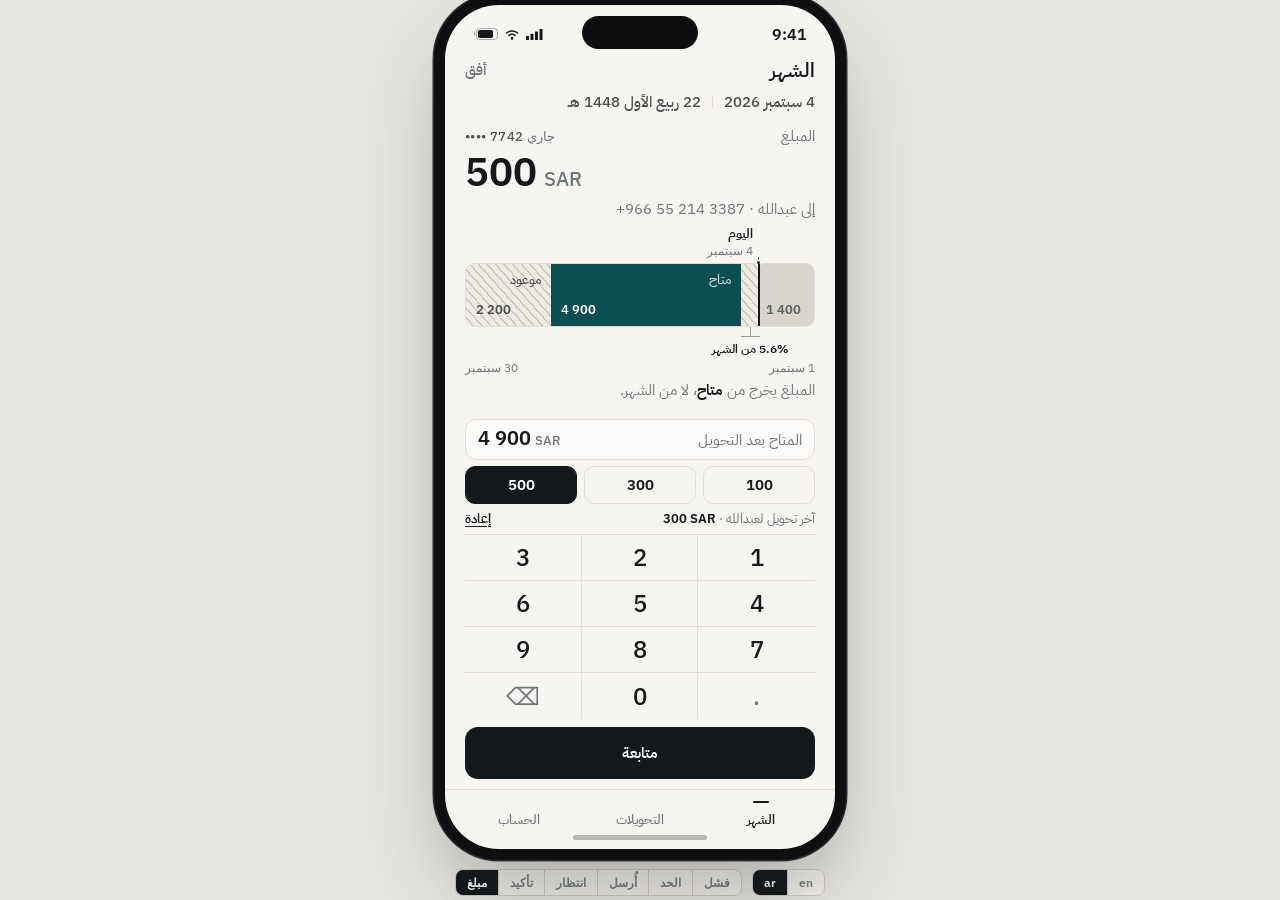
==== transfer.html @ 0aff824a "Add files via upload" ====
<!DOCTYPE html>
<html lang="ar">
<head>
<meta charset="UTF-8" />
<meta name="viewport" content="width=device-width, initial-scale=1.0" />
<title>أفق — تحويل</title>
<link rel="preconnect" href="https://fonts.googleapis.com" />
<link rel="preconnect" href="https://fonts.gstatic.com" crossorigin />
<link href="https://fonts.googleapis.com/css2?family=IBM+Plex+Sans+Arabic:wght@400;500;600;700&family=IBM+Plex+Sans:wght@400;500;600;700&display=swap" rel="stylesheet" />
<style>
  :root{--paper:#F7F5F1;--ink:#14181A;--muted:#6E7679;--avail:#0B4F55;--line:#E2DED7;--clay:#9C4A2F;--spent:#D8D5CF;--promised:#EFEBE4}
  *{margin:0;padding:0;box-sizing:border-box}
  html,body{height:100%}
  body{font-family:'IBM Plex Sans Arabic','IBM Plex Sans',sans-serif;letter-spacing:0;-webkit-font-smoothing:antialiased;background:#E8E6E1;display:flex;align-items:center;justify-content:center;gap:20px;flex-direction:column;overflow:hidden}
  button{font-family:inherit;letter-spacing:0;cursor:pointer}
  .num{font-family:'IBM Plex Sans','IBM Plex Sans Arabic',sans-serif;font-variant-numeric:tabular-nums lining-nums;font-feature-settings:"tnum" 1,"lnum" 1}
  .ltr{direction:ltr;unicode-bidi:isolate}

  .frame{width:390px;height:844px;border-radius:54px;background:var(--paper);color:var(--ink);position:relative;overflow:hidden;display:flex;flex-direction:column;box-shadow:0 0 0 11px #0d0f11,0 0 0 12.5px #2b2f31,0 40px 80px rgba(30,34,40,.30)}
  .frame[dir=ltr]{font-family:'IBM Plex Sans','IBM Plex Sans Arabic',sans-serif}
  .island{position:absolute;top:11px;left:50%;transform:translateX(-50%);width:116px;height:33px;border-radius:20px;background:#0b0d0e;z-index:30}
  .status{display:flex;align-items:center;justify-content:space-between;padding:15px 28px 0;flex-shrink:0;height:44px}
  .status .t{font-family:'IBM Plex Sans',sans-serif;font-size:15.5px;font-weight:600;font-variant-numeric:tabular-nums}
  .status .ic{display:flex;align-items:center;gap:6px}
  .home{position:absolute;bottom:9px;left:50%;transform:translateX(-50%);width:134px;height:5px;border-radius:99px;background:rgba(20,24,26,.28);z-index:25}
  .body{flex:1;display:flex;flex-direction:column;padding:4px 20px 10px;min-height:0}

  .head{display:flex;align-items:center;justify-content:space-between;padding-top:2px}
  .h-title{font-size:20px;font-weight:600}
  .h-mark{font-size:15px;font-weight:500;color:var(--muted)}
  .dates{display:flex;align-items:center;gap:11px;margin-top:6px}
  .dates span{font-size:15px;font-weight:500;color:rgba(20,24,26,.74)}
  .dates i{width:1px;height:12px;background:var(--line);display:block}

  .hero{margin-top:12px}
  .hero-top{display:flex;align-items:baseline;justify-content:space-between;gap:12px}
  .hero-l{font-size:15px;color:var(--muted)}
  .acct{font-family:'IBM Plex Sans',sans-serif;font-size:13px;font-weight:500;color:var(--muted);white-space:nowrap}
  .acct b{font-weight:500;color:rgba(20,24,26,.72);letter-spacing:.4px}
  .hero-amt{display:flex;align-items:baseline;gap:7px;margin-top:4px}
  .hero-amt .v{font-size:40px;font-weight:600;line-height:1.02}
  .hero-amt .c{font-size:20px;font-weight:500;color:var(--muted)}
  .hero-sub{font-size:15px;color:var(--muted);margin-top:4px;min-height:17px}

  /* horizon */
  .horizon{margin-top:9px;position:relative}
  .flagrow{display:flex;min-height:34px;position:relative;z-index:2}
  .flagcell{width:15.5556%;position:relative;transition:width .42s cubic-bezier(.22,.61,.36,1)}
  .flag{position:absolute;inset-inline-start:100%;bottom:0;white-space:nowrap;padding-inline-start:8px;padding-bottom:5px;display:flex;flex-direction:column;gap:0;align-items:flex-start}
  /* position mark: a 3px dot straddling the bar's top edge with a 6px hairline
     tether up to the label — points at an instant, does not measure an extent.
     Both are absolute, so the flag row's reserved 34px is unchanged. */
  .flag::before{content:'';position:absolute;inset-inline-start:1.3px;bottom:2px;width:1px;height:4px;background:var(--ink)}
  .flag::after{content:'';position:absolute;inset-inline-start:0.3px;bottom:-1.5px;width:3px;height:3px;border-radius:50%;background:var(--ink);box-shadow:0 0 0 1.5px var(--paper)}
  .flag b{font-size:13px;font-weight:600}
  .flag em{font-family:'IBM Plex Sans',sans-serif;font-style:normal;font-size:12px;color:var(--muted)}
  .bar{display:flex;height:64px;border-radius:9px;overflow:hidden;position:relative;border:1px solid var(--line)}
  .seg{display:flex;flex-direction:column;justify-content:space-between;padding:8px 10px;position:relative;overflow:hidden;transition:width .42s cubic-bezier(.22,.61,.36,1),background-color .42s ease}
  .seg .w{font-size:13px;font-weight:500;white-space:nowrap}
  .seg .a{font-size:13px;font-weight:600;white-space:nowrap}
  .s-spent{background:var(--spent);color:rgba(20,24,26,.62);padding-inline:6px}
  .s-spent .a{font-size:13px}
  /* the wedge never shrinks below 12px: under ~1 000 SAR the true share of the
     month is thinner than a hairline, so the floor keeps the mechanic visible.
     Below the floor the width is a minimum, not a proportion. */
  .s-wedge{background:var(--promised);color:rgba(20,24,26,.74);background-image:repeating-linear-gradient(48deg,transparent 0 5px,rgba(20,24,26,.17) 5px 6.4px);padding:8px 6px;min-width:12px;flex-shrink:0}
  .s-wedge.merged{background:var(--spent);background-image:none;min-width:0;padding-inline:0}
  /* the floor is a floor for a real slice only; at zero it must release,
     or a sliver survives the rollback and steals width from Available */
  .s-wedge.gone{min-width:0;padding-inline:0}
  .s-free{background:var(--avail);color:#fff}
  .s-free .w{color:rgba(255,255,255,.82)}
  .s-free .a{font-size:13px;font-weight:600}
  /* the label's line box is normalised to the sum's, so the gap between them
     does not depend on the script's natural leading */
  .seg .w{line-height:16.7px}
  /* narrow but not blind: the label goes, the sum stays */
  .seg.mute .w,.seg.mute .a{display:none}
  .seg.amt-only .w{display:none}
  .seg.amt-only{justify-content:flex-end}
  /* the limit inside the wedge — divider material, not a state colour.
     1px solid like a list rule; ink at half strength so it survives the hatch.
     The seam is 2px full ink (time); this is 1px half ink (rule). */
  .limitline{position:absolute;top:0;bottom:0;width:1px;background:rgba(20,24,26,.62);z-index:3;display:none}
  .limitline.on{display:block}
  .s-prom{background:var(--promised);color:rgba(20,24,26,.72);background-image:repeating-linear-gradient(48deg,transparent 0 5px,rgba(20,24,26,.17) 5px 6.4px)}
  .seam{position:absolute;top:0;bottom:0;width:2px;background:var(--ink);z-index:4;transition:right .42s cubic-bezier(.22,.61,.36,1),left .42s cubic-bezier(.22,.61,.36,1)}
  /* leader + label for a slice too thin to be labelled inside */
  .callrow{position:relative;height:0}
  /* reserved for the whole typing step so crossing the label threshold
     never changes the horizon's geometry; only the label fades */
  /* Reserved only while a callout is actually possible; when the wedge is wide
     enough to label itself the row folds away over the same duration and curve
     as the segment widths, so the collapse reads as part of one movement. */
  .callrow.reserve{height:30px}
  .callrow{transition:height .42s cubic-bezier(.22,.61,.36,1)}
  .call{position:absolute;top:0;display:flex;flex-direction:column;align-items:center;gap:0;opacity:0;transition:opacity .16s ease;pointer-events:none;width:var(--cw,12px)}
  .callrow.on .call{opacity:1}
  .callrow:not(.on) .call{display:none}
  /* dimension annotation: hairline drop + an extent rule as wide as the wedge,
     so the label reads as a measure of the slice, not as loose text */
  .call i{width:1px;height:9px;background:rgba(20,24,26,.42);display:block}
  .call u{display:block;height:1px;background:rgba(20,24,26,.42);width:100%}
  .call span{position:relative}
  .call span{font-size:12px;font-weight:600;color:var(--ink);white-space:nowrap;margin-top:3px}

  .scale{display:flex;justify-content:space-between;margin-top:3px}
  .scale span{font-family:'IBM Plex Sans',sans-serif;font-size:12px;color:var(--muted);white-space:nowrap;flex-shrink:0}
  .note{font-size:15px;color:var(--muted);margin-top:5px;min-height:16px;line-height:1.4}
  /* on the failure step the heading below answers "where is my money" directly,
     so the explanatory line above the horizon would only say it twice */
  .note:empty{display:none}
  .note b{font-weight:600;color:var(--ink)}

  /* zone under the horizon — one rule for all four steps:
     content is anchored to the bottom, so every step's action lands
     at the same distance from the nav and the air sits under the horizon */
  .zone{flex:1;min-height:0;display:flex;flex-direction:column;justify-content:flex-end;margin-top:0}

  /* entry aids (step 0) */
  .after{display:flex;align-items:baseline;justify-content:space-between;padding:8px 12px;border:1px solid var(--line);border-radius:11px;background:#FCFBF9;transition:border-color .16s,background .16s}
  .after.over{border-color:var(--clay);background:#FBF4F1}
  .after-l{font-size:15px;color:var(--muted)}
  .after-v{font-size:20px;font-weight:600;line-height:1}
  .after-v .cu{font-size:13px;font-weight:500;color:var(--muted);margin-inline-start:4px}
  .after.over .after-l,.after.over .after-v,.after.over .after-v .cu{color:var(--clay)}
  .quick{display:flex;gap:7px;margin-top:6px}
  .quick button{flex:1;border:1px solid var(--line);border-radius:10px;background:none;padding:7px 0;font-size:15px;font-weight:600;color:var(--ink);transition:border-color .14s,background .14s}
  .quick button:hover{border-color:#C8C3B9}
  .quick button.on{background:var(--ink);color:#fff;border-color:var(--ink)}
  .last{display:flex;align-items:center;gap:7px;margin-top:5px;font-size:13px;color:var(--muted)}
  .last b{font-weight:600;color:var(--ink)}
  .last button{background:none;border:none;font-size:13px;font-weight:600;color:var(--ink);text-decoration:underline;text-underline-offset:3px;margin-inline-start:auto}

  /* keypad — hairline grid only */
  .pad{margin-top:6px;display:grid;grid-template-columns:repeat(3,1fr);border-top:1px solid var(--line)}
  .k{height:46px;display:flex;align-items:center;justify-content:center;background:none;border:none;border-bottom:1px solid var(--line);color:var(--ink);font-family:'IBM Plex Sans',sans-serif;font-size:24px;font-weight:500;font-variant-numeric:tabular-nums;transition:background-color .12s ease}
  .k:not(:nth-child(3n+1)){border-inline-start:1px solid var(--line)}
  .k:nth-last-child(-n+3){border-bottom:none}
  .k:active{background:rgba(20,24,26,.06)}
  .k.gl{color:var(--muted)}

  /* rows (recipient / route) — same hairline language as the lists */
  .rows{display:flex;flex-direction:column}
  .row{display:flex;align-items:center;gap:11px;padding:11px 0;border-bottom:1px solid var(--line)}
  .row:last-child{border-bottom:none}
  .row-l{font-size:13px;color:var(--muted);min-width:62px}
  .row-v{font-size:15px;font-weight:500;margin-inline-start:auto;text-align:end}
  .row.lead .row-v{font-size:20px;font-weight:600}
  .row-check{font-size:13px;color:var(--muted);margin-inline-start:auto}

  .mark{width:3px;flex-shrink:0;border-radius:2px}
  .mark.done{height:10px;background:var(--ink)}
  .mark.now{height:24px;background:var(--ink)}
  .mark.next{height:24px;background:var(--line)}
  .step-n{font-size:15px;font-weight:500}
  .step-n.done{color:var(--muted)}
  .step-n.now{color:var(--ink);font-weight:600}
  .step-n.next{color:rgba(110,118,121,.6)}

  .result{font-size:20px;font-weight:600;padding:14px 0 4px}
  .result-sub{font-size:15px;color:var(--muted);margin-bottom:6px;line-height:1.45}

  .act{margin-top:8px;height:52px;flex:0 0 52px;border-radius:13px;background:var(--ink);color:#fff;border:none;font-size:15px;font-weight:600;display:flex;align-items:center;justify-content:center;gap:10px;transition:background .16s ease}
  .act:hover{background:#20262a}
  .act.ghost{background:none;color:var(--muted);border:1px solid var(--line);font-weight:500}
  .act.ghost:hover{background:rgba(20,24,26,.03)}
  /* leaving the transfer: ghost chrome + the departure glyph */
  .act.leave{background:none;color:var(--ink);border:1px solid var(--line);font-weight:600;margin-top:8px}
  .act.leave:hover{background:rgba(20,24,26,.03)}
  .act.leave svg{flex-shrink:0}
  .act.bare{background:none;border:none;color:var(--muted);font-weight:500;height:40px;flex:0 0 40px;margin-top:2px;text-decoration:underline;text-underline-offset:3px}
  .act.bare:hover{background:none;color:var(--ink)}
  .lim-h{font-size:20px;font-weight:600;line-height:1.3;margin-bottom:5px}
  .lim-p{font-size:15px;color:var(--muted);line-height:1.5;margin-bottom:4px}
  /* the zone anchors content to the bottom for every step; this absorbs the
     slack after the explanation so the heading stays at the top on Limit */
  .lim-rows{margin-bottom:auto}
  .lim-p b{font-weight:600;color:var(--ink)}
  .sending{margin-top:12px;height:52px;flex:0 0 52px;display:flex;align-items:center;justify-content:center;font-size:15px;font-weight:500;color:var(--muted)}

  .nav{flex-shrink:0;display:flex;border-top:1px solid var(--line);padding:0 14px 20px}
  .tab{flex:1;background:none;border:none;padding:11px 2px 0;display:flex;flex-direction:column;align-items:center;gap:7px;font-size:13px;font-weight:500;color:var(--muted)}
  .tab .rule{width:16px;height:2px;border-radius:2px;background:transparent}
  .tab.on{color:var(--ink);font-weight:600}
  .tab.on .rule{background:var(--ink)}

  /* controls outside the frame */
  .ctl{display:flex;gap:10px;align-items:center}
  .steps,.lang{display:flex;border:1px solid #CFCAC2;border-radius:8px;overflow:hidden;background:#F1EFEA}
  .lang{direction:ltr}
  .steps button,.lang button{border:none;background:none;padding:5px 11px;font-family:'IBM Plex Sans',sans-serif;font-size:11.5px;font-weight:600;color:#767E7D}
  .steps button+button,.lang button+button{border-inline-start:1px solid #CFCAC2}
  .steps button.on,.lang button.on{background:var(--ink);color:#fff}
</style>
</head>
<body>
  <div class="frame" dir="rtl" id="frame">
    <div class="island"></div>
    <div class="status" id="status"></div>
    <div class="body">
      <div class="head">
        <h1 class="h-title" id="t-title"></h1>
        <span class="h-mark" id="t-mark"></span>
      </div>
      <div class="dates">
        <span class="num" id="t-dg"></span>
        <i></i>
        <span class="num" id="t-dh"></span>
      </div>

      <div class="hero">
        <div class="hero-top">
          <div class="hero-l" id="t-hl"></div>
          <div class="acct" id="t-acct"></div>
        </div>
        <div class="hero-amt ltr"><span class="v num" id="t-hv"></span><span class="c">SAR</span></div>
        <div class="hero-sub" id="t-hs"></div>
      </div>

      <div class="horizon">
        <div class="flagrow">
          <div class="flagcell" id="flagcell">
            <div class="flag"><b id="t-today"></b><em class="num" id="t-todayd"></em></div>
          </div>
        </div>
        <div class="bar">
          <div class="seg s-spent" id="g-spent"><span class="w" id="t-s1"></span><span class="a num ltr" id="v-spent"></span></div>
          <div class="seg s-wedge" id="g-wedge"><span class="w" id="t-sw"></span><span class="a num ltr" id="v-wedge"></span><span class="limitline" id="limitline"></span></div>
          <div class="seg s-free" id="g-free"><span class="w" id="t-s2"></span><span class="a num ltr" id="v-free"></span></div>
          <div class="seg s-prom" id="g-prom"><span class="w" id="t-s3"></span><span class="a num ltr">2 200</span></div>
          <div class="seam" id="seam"></div>
        </div>
        <div class="callrow" id="callrow"><div class="call" id="call"><i></i><u></u><span id="t-call"></span></div></div>
        <div class="scale">
          <span class="num" id="t-m1"></span>
          <span class="num" id="t-m2"></span>
        </div>
        <div class="note" id="note"></div>
      </div>

      <div class="zone" id="zone"></div>
    </div>
    <div class="nav" id="nav"></div>
    <div class="home"></div>
  </div>

  <div class="ctl">
    <div class="steps" id="steps"></div>
    <div class="lang">
      <button data-l="ar" class="on">ar</button>
      <button data-l="en">en</button>
    </div>
  </div>

<script>
  var TOTAL=9000,SPENT=1400,FREE=5400,PROM=2200;

  /* Recipients live here, not in the link: Month hands over a key only, so no
     name or phone number ever appears in the address bar. */
  var PEOPLE={
    abdullah:{ar:'عبدالله',en:'Abdullah',ini:{ar:'ع',en:'A'},tel:'+966 55 214 3387',g:'m'},
    noura:{ar:'نورة',en:'Noura',ini:{ar:'ن',en:'N'},tel:'+966 50 883 1204',g:'f'},
    faisal:{ar:'فيصل',en:'Faisal',ini:{ar:'ف',en:'F'},tel:'+966 54 671 9350',g:'m'}
  };
  var QP=new URLSearchParams(location.search);
  var REC=PEOPLE[QP.get('r')]||PEOPLE.abdullah;
  var PHONE=REC.tel;
  /* Arabic agrees the beneficiary complement and the imperative suffix with
     the recipient's gender; the route and result verbs agree with المبلغ. */
  var FEM=REC.g==='f';
  var BENE=FEM?'مستفيدةً':'مستفيداً';
  var ACTIVATE=FEM?'وفعّلها':'وفعّله';
  var PRON=FEM?'her':'him';
  var startLang=(QP.get('lang')==='en')?'en':'ar';
  function N(k){return REC[k]}

  var LASTAMT=300,QUICK=[100,300,500];
  var LABEL_MIN=52; /* px a segment needs before its label fits inside */
  var SEG_PAD=20,SPENT_PAD=12,AMT_MIN=36;
  var LIMIT=2500;   /* sarie: quick transfer without an added beneficiary */
  var L={
    ar:{dir:'rtl',title:'الشهر',mark:'أفق',dg:'4 سبتمبر 2026',dh:'22 ربيع الأول 1448 هـ',
      acct:'جاري <b class="ltr">•••• 7742</b>',
      availL:'المتاح الآن',amountL:'المبلغ',
      monthSub:['من إجمالي ',' في الشهر'],
      toSub:'إلى ',
      s:['مصروف','متاح','موعود'],wedge:'محجوز',
      today:'اليوم',todayd:'4 سبتمبر',m1:'1 سبتمبر',m2:'30 سبتمبر',
      notes:{
        amount:'المبلغ يخرج من <b>متاح</b>، لا من الشهر.',
        fail:'',
        confirm:'راجع الاسم قبل الإرسال. المبلغ محجوز ولم يُرسل بعد.',
        wait:'المبلغ ثابت عند حد اليوم حتى يصل.',
        sent:'اندمج المبلغ في <b>مصروف</b>، وتحرّك حد اليوم.',
        limit:'الخط داخل المبلغ هو حد التحويل السريع — <b class="num ltr">2 500 SAR</b>.'
      },
      rec:'المستلم',phone:'الجوال',amt:'المبلغ',
      afterL:'المتاح بعد التحويل',afterOver:'أكبر من المتاح',
      call:function(p){return p+'% من الشهر'},
      lastL:function(a){return 'آخر تحويل ل'+REC.ar+' · <b class="num ltr">'+a+' SAR</b>'},reuse:'إعادة',
      name:REC.ar,
      route:['خُصم من الحساب','شبكة سريع','وصل إلى '+REC.ar],
      sendBtn:'إرسال ',sending:'جارٍ الإرسال',
      resultW:'أُرسل ',resultSub:'وصل إلى '+REC.ar+' · <span class="num ltr">'+PHONE+'</span>',
      back:'العودة إلى الشهر',
      contBtn:'متابعة',nowW:'الآن',
      limH:'المبلغ أعلى من حد التحويل السريع',
      limP:'في شبكة <b>سريع</b>، التحويل بدون إضافة المستفيد محدود. لإرسال المبلغ كاملاً، أضِف '+REC.ar+' '+BENE+' '+ACTIVATE+'.',
      limRow:'حد التحويل السريع',
      addBene:'إضافة '+REC.ar+' '+BENE,
      editAmt:'العودة لتعديل المبلغ',
      failH:'المبلغ بقي معك',
      failP:'لم يكتمل التحويل عبر <b>سريع</b>. حسابك كما هو.',
      retry:'إعادة المحاولة',changeAmt:'تغيير المبلغ',
      tabs:['الشهر','التحويلات','الحساب'],
      stepNames:['مبلغ','تأكيد','انتظار','أُرسل','الحد','فشل']},
    en:{dir:'ltr',title:'Month',mark:'Ufuq',dg:'4 September 2026',dh:'22 Rabi I 1448 AH',
      acct:'Current <b class="ltr">•••• 7742</b>',
      availL:'Available now',amountL:'Amount',
      monthSub:['of ',' this month'],
      toSub:'to ',
      s:['Spent','Available','Promised'],wedge:'Held',
      today:'Today',todayd:'4 September',m1:'1 September',m2:'30 September',
      notes:{
        amount:'Taken from <b>Available</b>, not from the month.',
        fail:'',
        confirm:'Check the name before sending. The amount is held, not sent.',
        wait:'The amount stays fixed at today\'s line until it lands.',
        sent:'The amount merged into <b>Spent</b>, and today\'s line moved.',
        limit:'The line inside the amount is the quick transfer limit — <b class="num ltr">2 500 SAR</b>.'
      },
      rec:'Recipient',phone:'Phone',amt:'Amount',
      afterL:'Available after transfer',afterOver:'More than available',
      call:function(p){return p+'% of month'},
      lastL:function(a){return 'Last to '+REC.en+' · <b class="num ltr">'+a+' SAR</b>'},reuse:'Reuse',
      name:REC.en,
      route:['Debited from account','sarie network','Delivered to '+REC.en],
      sendBtn:'Send ',sending:'Sending',
      resultW:'Sent ',resultSub:'Delivered to '+REC.en+' · <span class="num ltr">'+PHONE+'</span>',
      back:'Back to Month',
      contBtn:'Continue',nowW:'now',
      limH:'This is above the quick transfer limit',
      limP:'On the <b>sarie</b> network, transfers without adding the recipient are capped. To send the full amount, add '+REC.en+' as a beneficiary and activate '+PRON+'.',
      limRow:'Quick transfer limit',
      addBene:'Add '+REC.en+' as beneficiary',
      editAmt:'Back to edit the amount',
      failH:'The money stayed with you',
      failP:'The transfer through <b>sarie</b> didn\'t complete. Your account is unchanged.',
      retry:'Try again',changeAmt:'Change amount',
      tabs:['Month','Transfers','Account'],
      stepNames:['Amount','Confirm','Waiting','Sent','Limit','Failed']}
  };

  var ICONS='<svg width="18" height="11" viewBox="0 0 18 11"><rect x="0" y="7" width="3" height="4" rx=".6" fill="#14181A"></rect><rect x="4.5" y="4.7" width="3" height="6.3" rx=".6" fill="#14181A"></rect><rect x="9" y="2.4" width="3" height="8.6" rx=".6" fill="#14181A"></rect><rect x="13.5" y="0" width="3" height="11" rx=".6" fill="#14181A"></rect></svg><svg width="16" height="11" viewBox="0 0 16 11"><path d="M8 2.8c2.1 0 4 .8 5.4 2.2l1-1C12.7 2.3 10.5 1.3 8 1.3S3.3 2.3 1.6 4l1 1C4 3.6 5.9 2.8 8 2.8Z" fill="#14181A"></path><path d="M8 6c1.2 0 2.3.5 3.1 1.3l1-1C11 5.2 9.6 4.6 8 4.6s-3 .6-4.1 1.7l1 1C5.7 6.5 6.8 6 8 6Z" fill="#14181A"></path><circle cx="8" cy="9.4" r="1.3" fill="#14181A"></circle></svg>';
  function battery(rtl){return rtl
    ?'<svg width="25" height="12" viewBox="0 0 25 12"><rect x="3.5" y=".5" width="21" height="11" rx="3" stroke="#14181A" stroke-opacity=".35" fill="none"></rect><rect x="5" y="2" width="15" height="8" rx="1.8" fill="#14181A"></rect><path d="M2 4v4c-.7-.3-1.2-1-1.2-2S1.3 4.3 2 4Z" fill="#14181A" fill-opacity=".45"></path></svg>'
    :'<svg width="25" height="12" viewBox="0 0 25 12"><rect x=".5" y=".5" width="21" height="11" rx="3" stroke="#14181A" stroke-opacity=".35" fill="none"></rect><rect x="2" y="2" width="15" height="8" rx="1.8" fill="#14181A"></rect><path d="M23 4v4c.7-.3 1.2-1 1.2-2S23.7 4.3 23 4Z" fill="#14181A" fill-opacity=".45"></path></svg>';}

  var lang=startLang,step=0,amount='500',timer=null;
  /* departure glyph — marks a button that leaves the transfer */
  var EXT='<svg width="15" height="15" viewBox="0 0 24 24" fill="none" stroke="currentColor" stroke-width="2" stroke-linecap="round" stroke-linejoin="round"><path d="M14 4h6v6M20 4l-8.5 8.5M18 13.5V18a2 2 0 01-2 2H6a2 2 0 01-2-2V8a2 2 0 012-2h4.5"/></svg>';
  function grp(n){return String(n).replace(/\B(?=(\d{3})+(?!\d))/g,'\u00A0')}
  function set(id,v){document.getElementById(id).textContent=v}
  function html(id,v){document.getElementById(id).innerHTML=v}
  function pct(v){return (v/TOTAL*100)}

  function amountNum(){return Math.min(parseInt(amount||'0',10)||0,FREE)}

  /* The rule must equal the wedge exactly, and the wedge's real edge is not
     computable from its percentage: below the 12px floor flex-shrink moves it.
     So the annotation is anchored to the wedge's measured rect and re-read
     while the width transition runs. The label centres on the rule and is
     nudged back inside the bar when it would hang off the end. */
  /* Labels are gated on the segment's MEASURED inner width, re-read while the
     width transition runs, so a segment that is still narrower than the
     threshold stays silent instead of showing clipped text for ~150ms. */
  function syncMute(){
    var sent=step===3,failed=step===5;
    [['g-spent',AMT_MIN],['g-wedge',null],['g-free',null],['g-prom',null]].forEach(function(p){
      var e=document.getElementById(p[0]),c=getComputedStyle(e);
      var inner=e.getBoundingClientRect().width-parseFloat(c.paddingLeft)-parseFloat(c.paddingRight);
      if(p[0]==='g-wedge'){e.classList.toggle('mute',sent||failed||inner<LABEL_MIN);return}
      if(p[1]!==null){
        e.classList.toggle('mute',inner<p[1]);
        e.classList.toggle('amt-only',inner>=p[1]&&inner<LABEL_MIN);
        return;
      }
      e.classList.toggle('mute',inner<LABEL_MIN);
    });
  }

  /* the width transition also drives the gate directly, so labels re-evaluate
     even if the rAF window is throttled */
  document.addEventListener('DOMContentLoaded',function(){
    var bar=document.querySelector('.bar');
    if(bar)['transitionrun','transitionend'].forEach(function(ev){
      bar.addEventListener(ev,function(){syncMute();syncCall()},true);
    });
  });
  window.__syncMute=function(){syncMute()};

  function syncCall(){
    var row=document.getElementById('callrow');
    if(!row.classList.contains('on'))return;
    var c=document.getElementById('call'),w=document.getElementById('g-wedge'),
        bar=document.querySelector('.bar'),sp=document.getElementById('t-call');
    var wr=w.getBoundingClientRect(),br=bar.getBoundingClientRect();
    var rtl=getComputedStyle(document.getElementById('frame')).direction==='rtl';
    c.style.transform='none';
    c.style.insetInlineStart=(rtl?br.right-wr.right:wr.left-br.left)+'px';
    c.style.setProperty('--cw',wr.width+'px');
    sp.style.transform='translateX(0px)';
    var spr=sp.getBoundingClientRect(),nudge=0;
    if(spr.left<br.left)nudge=br.left-spr.left;
    else if(spr.right>br.right)nudge=br.right-spr.right;
    if(nudge)sp.style.transform='translateX('+nudge+'px)';
  }
  var syncUntil=0,syncing=false;
  function syncLoop(){
    syncCall();syncMute();
    if(performance.now()<syncUntil)requestAnimationFrame(syncLoop);
    else syncing=false;
  }
  function trackCall(){
    syncUntil=performance.now()+900;
    if(!syncing){syncing=true;requestAnimationFrame(syncLoop)}
  }

  function paint(){
    var d=L[lang],rtl=d.dir==='rtl',a=amountNum(),sent=step===3,failed=step===5;
    var spentV=sent?SPENT+a:SPENT, freeV=sent?FREE-a:FREE-a;
    var seamPct=pct(sent?SPENT+a:SPENT);

    /* On Sent the slice is not recoloured in place — it is absorbed: Spent takes
       its width and the slice goes to zero in the same frame, so the shared
       0.42s width transition slides the seam across it while its far edge
       stays put. The material swap lands first (merged is toggled before the
       widths), which reads as "filled, then swallowed" rather than "shrank". */
    /* Failure is the reverse movement, not another outcome painted on top:
       the slice keeps its held material and simply retreats to zero while
       Available grows back into it. No merged class — nothing was spent. */
    document.getElementById('g-wedge').classList.toggle('merged',sent);
    document.getElementById('g-wedge').classList.toggle('gone',sent||failed);
    document.getElementById('g-spent').style.width=pct(sent?spentV:SPENT)+'%';
    document.getElementById('g-wedge').style.width=pct(sent||failed?0:a)+'%';
    document.getElementById('g-free').style.width=pct(failed?FREE:FREE-a)+'%';
    document.getElementById('g-prom').style.width=pct(PROM)+'%';
    document.getElementById('flagcell').style.width=seamPct+'%';
    var seam=document.getElementById('seam');
    seam.style.right=rtl?seamPct+'%':'auto';
    seam.style.left=rtl?'auto':seamPct+'%';

    /* the limit sits INSIDE the wedge: left of it leaves now,
       right of it needs the recipient added. Divider material, not colour. */
    var overLimit=a>LIMIT&&!sent&&!failed;
    var ll=document.getElementById('limitline');
    ll.classList.toggle('on',overLimit);
    if(overLimit)ll.style.insetInlineStart=(LIMIT/a*100)+'%';

    set('v-spent',grp(spentV));
    set('v-wedge',a?grp(a):'');
    /* Available speaks the sum while the hero is taken by the typed amount,
       and the share once the hero returns to the balance */
    set('v-free',sent?(pct(FREE-a)).toFixed(0)+'%':grp(failed?FREE:FREE-a));
    set('t-sw',a?d.wedge:'');

    /* label fits inside only above a px threshold; a slice thinner than
       that keeps its minimum width and speaks through a leader below */
    /* the threshold measures the segment's INNER width — full width would
       pass a segment whose padding leaves no room for the text */
    var bw=document.querySelector('.bar').clientWidth||348;
    function fits(w){return w*bw/100-SEG_PAD>=LABEL_MIN}
    var sendPx=Math.max(pct(a)/100*bw,a>0?12:0);
    /* Spent carries tighter padding, so its threshold is its own: too narrow
       for the label, still wide enough for the sum — hence amt-only */
    var spentInner=pct(sent?spentV:spentV)/100*bw-SPENT_PAD;
    var gs=document.getElementById('g-spent');
    gs.classList.toggle('mute',spentInner<AMT_MIN);
    gs.classList.toggle('amt-only',spentInner>=AMT_MIN&&spentInner<LABEL_MIN);
    document.getElementById('g-wedge').classList.toggle('mute',sent||failed||sendPx-SEG_PAD<LABEL_MIN);
    syncMute();trackCall();
    document.getElementById('g-free').classList.toggle('mute',!fits(pct(failed?FREE:FREE-a)));
    document.getElementById('g-prom').classList.toggle('mute',!fits(pct(PROM)));

    var thin=a>0&&sendPx-SEG_PAD<LABEL_MIN&&!sent&&!failed;
    var cr=document.getElementById('callrow');
    cr.classList.toggle('on',thin);
    /* height is held only while the callout is actually shown; the fold is
       animated on the segments' own curve so it reads as one movement */
    cr.classList.toggle('reserve',thin);
    if(thin){
      set('t-call',d.call(pct(a)<1?'<1':pct(a).toFixed(1).replace(/\.0$/,'')));
      syncCall();trackCall();
    }

    // hero: the typed amount IS the hero number until it is sent
    if(sent){
      set('t-hl',d.availL);set('t-hv',grp(FREE-a));
      html('t-hs',d.monthSub[0]+'<span class="num ltr">'+grp(TOTAL)+' SAR</span>'+d.monthSub[1]);
    }else{
      set('t-hl',d.amountL);set('t-hv',grp(a));
      html('t-hs',d.toSub+d.name+' · <span class="num ltr">'+PHONE+'</span>');
    }
    html('note',[d.notes.amount,d.notes.confirm,d.notes.wait,d.notes.sent,d.notes.limit,d.notes.fail][step]);
    zone();
  }

  function zone(){
    var d=L[lang],a=amountNum(),z=document.getElementById('zone'),h='';
    if(step===0){
      var over=(parseInt(amount||'0',10)||0)>FREE;
      h='<div class="after'+(over?' over':'')+'">'+
          '<span class="after-l">'+(over?d.afterOver:d.afterL)+'</span>'+
          '<span class="after-v num ltr">'+grp(FREE-a)+'<span class="cu">SAR</span></span>'+
        '</div>'+
        '<div class="quick">'+QUICK.map(function(v){
          return '<button data-v="'+v+'"'+(a===v?' class="on"':'')+'><span class="num ltr">'+grp(v)+'</span></button>';
        }).join('')+'</div>'+
        '<div class="last"><span>'+d.lastL(grp(LASTAMT))+'</span><button data-reuse="1">'+d.reuse+'</button></div>';
      var keys=['1','2','3','4','5','6','7','8','9','.','0','⌫'];
      h+='<div class="pad">'+keys.map(function(k){
        var gl=(k==='.'||k==='⌫')?' gl':'';
        return '<button class="k'+gl+'" data-k="'+k+'">'+k+'</button>';
      }).join('')+'</div>'+
      '<button class="act" id="go">'+d.contBtn+'</button>';
    }else if(step===4){
      h='<div class="lim-h">'+d.limH+'</div>'+
        '<div class="lim-p">'+d.limP+'</div>'+
        '<div class="rows lim-rows">'+
          '<div class="row"><span class="row-l">'+d.limRow+'</span><span class="row-v num ltr">'+grp(LIMIT)+' SAR</span></div>'+
          '<div class="row"><span class="row-l">'+d.amt+'</span><span class="row-v num ltr">'+grp(a)+' SAR</span></div>'+
        '</div>'+
        '<button class="act" data-act="sendlimit">'+d.sendBtn+'<span class="num ltr">'+grp(LIMIT)+' SAR</span> '+d.nowW+'</button>'+
        '<button class="act leave" data-act="add">'+EXT+'<span>'+d.addBene+'</span></button>'+
        '<button class="act bare" data-act="edit">'+d.editAmt+'</button>';
    }else if(step===5){
      h='<div class="lim-h">'+d.failH+'</div>'+
        '<div class="lim-p">'+d.failP+'</div>'+
        '<div class="rows lim-rows">'+
          '<div class="row"><span class="row-l">'+d.rec+'</span><span class="row-v">'+d.name+'</span></div>'+
          '<div class="row"><span class="row-l">'+d.amt+'</span><span class="row-v num ltr">'+grp(a)+' SAR</span></div>'+
        '</div>'+
        '<button class="act" data-act="retry">'+d.retry+'</button>'+
        '<button class="act bare" data-act="edit">'+d.changeAmt+'</button>';
    }else if(step===1){
      h='<div class="rows">'+
        '<div class="row lead"><span class="row-l">'+d.rec+'</span><span class="row-v">'+d.name+'</span></div>'+
        '<div class="row"><span class="row-l">'+d.phone+'</span><span class="row-v num ltr">'+PHONE+'</span></div>'+
        '<div class="row"><span class="row-l">'+d.amt+'</span><span class="row-v num ltr">'+grp(a)+' SAR</span></div>'+
        '</div>'+
        '<button class="act" id="go">'+d.sendBtn+'<span class="num ltr">'+grp(a)+' SAR</span></button>';
    }else if(step===2){
      var st=['done','now','next'];
      h='<div class="rows">'+d.route.map(function(r,i){
        return '<div class="row"><span class="mark '+st[i]+'"></span><span class="step-n '+st[i]+'">'+r+'</span></div>';
      }).join('')+'</div>'+
      '<div class="sending">'+d.sending+'</div>';
    }else{
      h='<div class="result">'+d.resultW+'<span class="num ltr">'+grp(a)+' SAR</span></div>'+
        '<div class="result-sub">'+d.resultSub+'</div>'+
        '<div class="rows">'+d.route.map(function(r){
          return '<div class="row"><span class="mark done"></span><span class="step-n done">'+r+'</span></div>';
        }).join('')+'</div>'+
        '<button class="act ghost" id="go">'+d.back+'</button>';
    }
    z.innerHTML=h;

    var go=document.getElementById('go');
    if(go)go.onclick=function(){
      if(step===0)setStep(amountNum()>LIMIT?4:1);
      else if(step===1)setStep(2);
      else setStep(0);
    };
    /* send what the channel allows now */
    var sl=z.querySelector('[data-act="sendlimit"]');
    if(sl)sl.onclick=function(){amount=String(LIMIT);setStep(1)};
    /* return to the amount KEEPS what was typed */
    var ed=z.querySelector('[data-act="edit"]');
    if(ed)ed.onclick=function(){setStep(0)};
    /* retry re-runs the same amount through the channel */
    var rt=z.querySelector('[data-act="retry"]');
    if(rt)rt.onclick=function(){setStep(2)};
    [].slice.call(z.querySelectorAll('.quick button')).forEach(function(b){
      b.onclick=function(){amount=b.dataset.v;paint()};
    });
    var re=z.querySelector('[data-reuse]');
    if(re)re.onclick=function(){amount=String(LASTAMT);paint()};
    [].slice.call(z.querySelectorAll('.k')).forEach(function(b){
      b.onclick=function(){
        var k=b.dataset.k;
        if(k==='⌫')amount=amount.length<=1?'0':amount.slice(0,-1);
        else if(k==='.')return;
        else amount=(amount==='0'?'':amount)+k;
        if(amount.length>5)amount=amount.slice(0,5);
        paint();
      };
    });
  }

  function setStep(n){
    if(timer){clearTimeout(timer);timer=null}
    step=n;
    /* the limit state only exists above the limit */
    if(n===4&&(parseInt(amount||'0',10)||0)<=LIMIT)amount='3000';
    [].slice.call(document.querySelectorAll('.steps button')).forEach(function(b,i){
      b.classList.toggle('on',i===n);
    });
    paint();
    if(n===2)timer=setTimeout(function(){setStep(3)},1900);
  }

  function render(k){
    lang=k;var d=L[k],rtl=d.dir==='rtl';
    document.getElementById('frame').setAttribute('dir',d.dir);
    document.documentElement.setAttribute('lang',k);
    document.getElementById('status').innerHTML='<span class="t">9:41</span><div class="ic">'+ICONS+battery(rtl)+'</div>';
    set('t-title',d.title);set('t-mark',d.mark);set('t-dg',d.dg);set('t-dh',d.dh);
    html('t-acct',d.acct);
    set('t-s1',d.s[0]);set('t-s2',d.s[1]);set('t-s3',d.s[2]);
    set('t-today',d.today);set('t-todayd',d.todayd);
    set('t-m1',d.m1);set('t-m2',d.m2);
    document.getElementById('nav').innerHTML=d.tabs.map(function(t,i){
      return '<button class="tab'+(i===0?' on':'')+'"><span class="rule"></span>'+t+'</button>';
    }).join('');
    document.getElementById('steps').innerHTML=d.stepNames.map(function(s,i){
      return '<button'+(i===step?' class="on"':'')+'>'+s+'</button>';
    }).join('');
    [].slice.call(document.querySelectorAll('.steps button')).forEach(function(b,i){
      b.addEventListener('click',function(){setStep(i)});
    });
    paint();
  }

  [].slice.call(document.querySelectorAll('.lang button')).forEach(function(b){
    b.addEventListener('click',function(){
      document.querySelectorAll('.lang button').forEach(function(x){x.classList.remove('on')});
      b.classList.add('on');
      render(b.dataset.l);
    });
  });

  /* the arriving lang also sets the toggle, so the control matches the screen */
  [].slice.call(document.querySelectorAll('.lang button')).forEach(function(b){
    b.classList.toggle('on',b.dataset.l===startLang);
  });
  render(startLang);
</script>
</body>
</html>
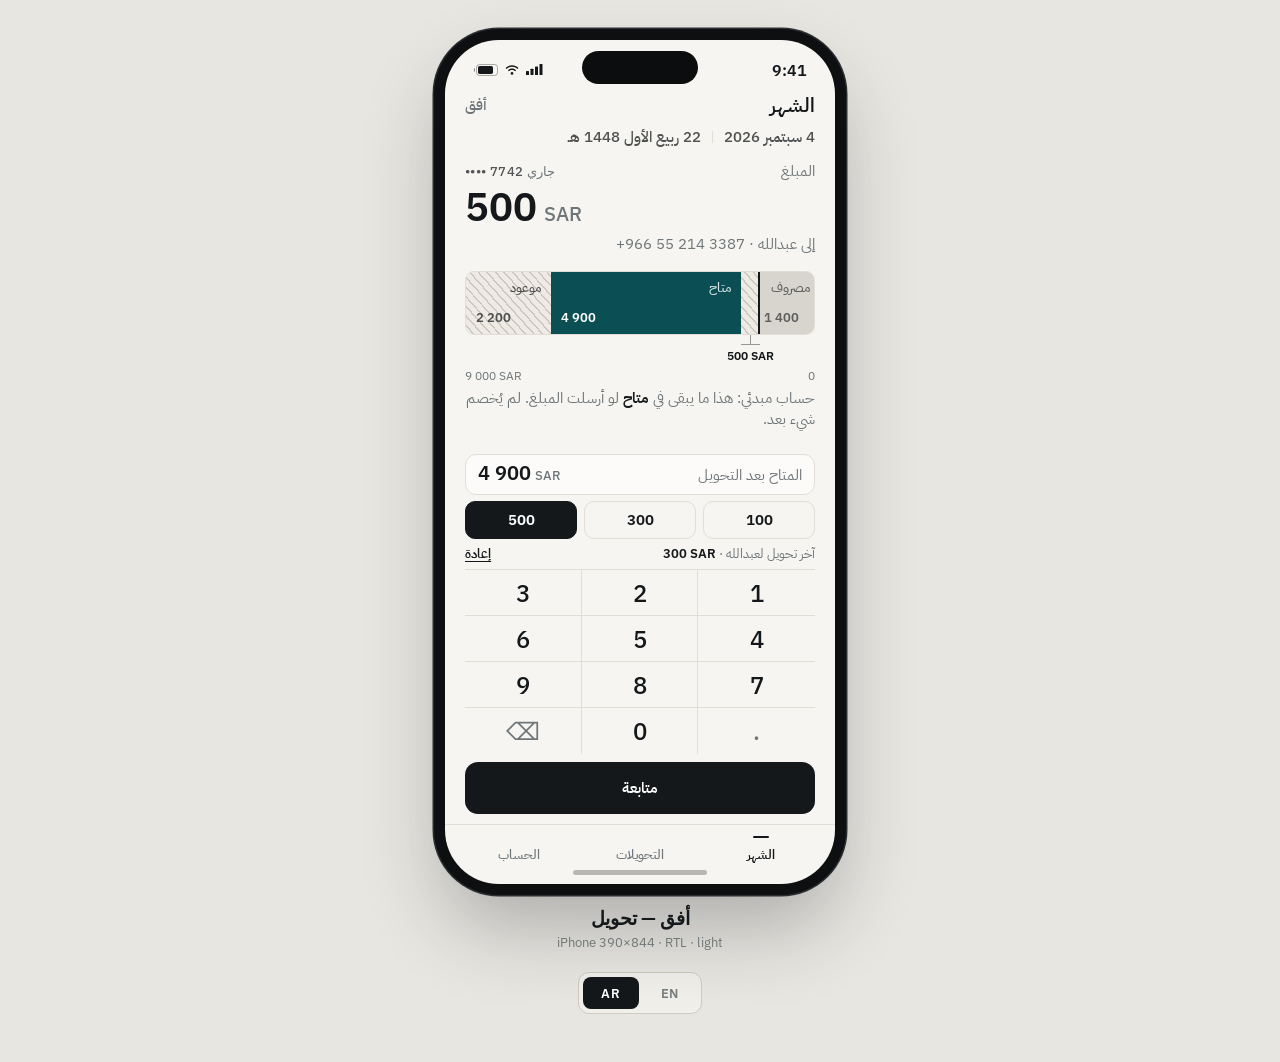
==== commit c12a0211: "Make the bar money, and the mockup shell hold its shape The bar was drawn from money but labelled as" ====
--- a/transfer.html
+++ b/transfer.html
@@ -7,17 +7,17 @@
 <link rel="preconnect" href="https://fonts.googleapis.com" />
 <link rel="preconnect" href="https://fonts.gstatic.com" crossorigin />
 <link href="https://fonts.googleapis.com/css2?family=IBM+Plex+Sans+Arabic:wght@400;500;600;700&family=IBM+Plex+Sans:wght@400;500;600;700&display=swap" rel="stylesheet" />
+<link rel="stylesheet" href="shell.css" />
 <style>
   :root{--paper:#F7F5F1;--ink:#14181A;--muted:#6E7679;--avail:#0B4F55;--line:#E2DED7;--clay:#9C4A2F;--spent:#D8D5CF;--promised:#EFEBE4}
   *{margin:0;padding:0;box-sizing:border-box}
-  html,body{height:100%}
-  body{font-family:'IBM Plex Sans Arabic','IBM Plex Sans',sans-serif;letter-spacing:0;-webkit-font-smoothing:antialiased;background:#E8E6E1;display:flex;align-items:center;justify-content:center;gap:20px;flex-direction:column;overflow:hidden}
+  body{font-family:'IBM Plex Sans Arabic','IBM Plex Sans',sans-serif;letter-spacing:0;-webkit-font-smoothing:antialiased}
   button{font-family:inherit;letter-spacing:0;cursor:pointer}
   .num{font-family:'IBM Plex Sans','IBM Plex Sans Arabic',sans-serif;font-variant-numeric:tabular-nums lining-nums;font-feature-settings:"tnum" 1,"lnum" 1}
   .ltr{direction:ltr;unicode-bidi:isolate}
 
-  .frame{width:390px;height:844px;border-radius:54px;background:var(--paper);color:var(--ink);position:relative;overflow:hidden;display:flex;flex-direction:column;box-shadow:0 0 0 11px #0d0f11,0 0 0 12.5px #2b2f31,0 40px 80px rgba(30,34,40,.30)}
-  .frame[dir=ltr]{font-family:'IBM Plex Sans','IBM Plex Sans Arabic',sans-serif}
+  /* the phone frame, its caption and the language switcher live in shell.css,
+     shared with the month screen so both compose and scroll alike */
   .island{position:absolute;top:11px;left:50%;transform:translateX(-50%);width:116px;height:33px;border-radius:20px;background:#0b0d0e;z-index:30}
   .status{display:flex;align-items:center;justify-content:space-between;padding:15px 28px 0;flex-shrink:0;height:44px}
   .status .t{font-family:'IBM Plex Sans',sans-serif;font-size:15.5px;font-weight:600;font-variant-numeric:tabular-nums}
@@ -42,45 +42,39 @@
   .hero-amt .c{font-size:20px;font-weight:500;color:var(--muted)}
   .hero-sub{font-size:15px;color:var(--muted);margin-top:4px;min-height:17px}
 
-  /* horizon */
-  .horizon{margin-top:9px;position:relative}
-  .flagrow{display:flex;min-height:34px;position:relative;z-index:2}
-  .flagcell{width:15.5556%;position:relative;transition:width .42s cubic-bezier(.22,.61,.36,1)}
-  .flag{position:absolute;inset-inline-start:100%;bottom:0;white-space:nowrap;padding-inline-start:8px;padding-bottom:5px;display:flex;flex-direction:column;gap:0;align-items:flex-start}
-  /* position mark: a 3px dot straddling the bar's top edge with a 6px hairline
-     tether up to the label — points at an instant, does not measure an extent.
-     Both are absolute, so the flag row's reserved 34px is unchanged. */
-  .flag::before{content:'';position:absolute;inset-inline-start:1.3px;bottom:2px;width:1px;height:4px;background:var(--ink)}
-  .flag::after{content:'';position:absolute;inset-inline-start:0.3px;bottom:-1.5px;width:3px;height:3px;border-radius:50%;background:var(--ink);box-shadow:0 0 0 1.5px var(--paper)}
-  .flag b{font-size:13px;font-weight:600}
-  .flag em{font-family:'IBM Plex Sans',sans-serif;font-style:normal;font-size:12px;color:var(--muted)}
+  /* horizon — a money bar. Widths are shares of the month's money and nothing
+     else; the seam is the edge of what has already gone, not a date. */
+  .horizon{margin-top:16px;position:relative}
   .bar{display:flex;height:64px;border-radius:9px;overflow:hidden;position:relative;border:1px solid var(--line)}
-  .seg{display:flex;flex-direction:column;justify-content:space-between;padding:8px 10px;position:relative;overflow:hidden;transition:width .42s cubic-bezier(.22,.61,.36,1),background-color .42s ease}
-  .seg .w{font-size:13px;font-weight:500;white-space:nowrap}
-  .seg .a{font-size:13px;font-weight:600;white-space:nowrap}
-  .s-spent{background:var(--spent);color:rgba(20,24,26,.62);padding-inline:6px}
-  .s-spent .a{font-size:13px}
-  /* the wedge never shrinks below 12px: under ~1 000 SAR the true share of the
-     month is thinner than a hairline, so the floor keeps the mechanic visible.
-     Below the floor the width is a minimum, not a proportion. */
-  .s-wedge{background:var(--promised);color:rgba(20,24,26,.74);background-image:repeating-linear-gradient(48deg,transparent 0 5px,rgba(20,24,26,.17) 5px 6.4px);padding:8px 6px;min-width:12px;flex-shrink:0}
-  .s-wedge.merged{background:var(--spent);background-image:none;min-width:0;padding-inline:0}
-  /* the floor is a floor for a real slice only; at zero it must release,
-     or a sliver survives the rollback and steals width from Available */
-  .s-wedge.gone{min-width:0;padding-inline:0}
+  /* No inline padding and no automatic minimum on the segment itself — the
+     inline padding sits on the labels instead. A segment's box is therefore
+     exactly its share of the month: 0 SAR is 0 px rather than a strip of
+     background, and because nothing can push a slice past its money the row
+     never overflows, so the seam lands on the real edge instead of near it. */
+  .seg{display:flex;flex-direction:column;justify-content:space-between;padding:8px 0;min-width:0;position:relative;overflow:hidden;transition:width .42s cubic-bezier(.22,.61,.36,1),background-color .42s ease}
+  /* the label's line box is normalised to the sum's, so the gap between them
+     does not depend on the script's natural leading */
+  .seg .w{font-size:13px;font-weight:500;white-space:nowrap;line-height:16.7px;padding-inline:10px}
+  .seg .a{font-size:13px;font-weight:600;white-space:nowrap;padding-inline:10px}
+  .s-spent{background:var(--spent);color:rgba(20,24,26,.62)}
+  /* the narrowest slice by construction, and flush against the bar's rounded
+     end — a tighter inset keeps its sum readable instead of blank */
+  .s-spent .w,.s-spent .a{padding-inline:4px}
+  .s-wedge{background:var(--promised);color:rgba(20,24,26,.74);background-image:repeating-linear-gradient(48deg,transparent 0 5px,rgba(20,24,26,.17) 5px 6.4px)}
+  .s-wedge .w,.s-wedge .a{padding-inline:6px}
+  /* on Sent the slice takes Spent's material before it is absorbed */
+  .s-wedge.merged{background:var(--spent);background-image:none}
   .s-free{background:var(--avail);color:#fff}
   .s-free .w{color:rgba(255,255,255,.82)}
   .s-free .a{font-size:13px;font-weight:600}
-  /* the label's line box is normalised to the sum's, so the gap between them
-     does not depend on the script's natural leading */
-  .seg .w{line-height:16.7px}
   /* narrow but not blind: the label goes, the sum stays */
   .seg.mute .w,.seg.mute .a{display:none}
   .seg.amt-only .w{display:none}
   .seg.amt-only{justify-content:flex-end}
-  /* the limit inside the wedge — divider material, not a state colour.
+  /* the limit inside the amount — divider material, not a state colour.
      1px solid like a list rule; ink at half strength so it survives the hatch.
-     The seam is 2px full ink (time); this is 1px half ink (rule). */
+     The seam is 2px full ink (a boundary in the month's money); this is
+     1px half ink (a boundary inside one slice). */
   .limitline{position:absolute;top:0;bottom:0;width:1px;background:rgba(20,24,26,.62);z-index:3;display:none}
   .limitline.on{display:block}
   .s-prom{background:var(--promised);color:rgba(20,24,26,.72);background-image:repeating-linear-gradient(48deg,transparent 0 5px,rgba(20,24,26,.17) 5px 6.4px)}
@@ -106,10 +100,9 @@
 
   .scale{display:flex;justify-content:space-between;margin-top:3px}
   .scale span{font-family:'IBM Plex Sans',sans-serif;font-size:12px;color:var(--muted);white-space:nowrap;flex-shrink:0}
+  /* the note always describes the bar, on every step, so the block is never
+     empty and the horizon never shifts between steps */
   .note{font-size:15px;color:var(--muted);margin-top:5px;min-height:16px;line-height:1.4}
-  /* on the failure step the heading below answers "where is my money" directly,
-     so the explanatory line above the horizon would only say it twice */
-  .note:empty{display:none}
   .note b{font-weight:600;color:var(--ink)}
 
   /* zone under the horizon — one rule for all four steps:
@@ -163,6 +156,9 @@
 
   .act{margin-top:8px;height:52px;flex:0 0 52px;border-radius:13px;background:var(--ink);color:#fff;border:none;font-size:15px;font-weight:600;display:flex;align-items:center;justify-content:center;gap:10px;transition:background .16s ease}
   .act:hover{background:#20262a}
+  /* an amount the month cannot back does not open the next step */
+  .act[disabled]{background:#DCD8D1;color:#9AA0A0;cursor:not-allowed}
+  .act[disabled]:hover{background:#DCD8D1}
   .act.ghost{background:none;color:var(--muted);border:1px solid var(--line);font-weight:500}
   .act.ghost:hover{background:rgba(20,24,26,.03)}
   /* leaving the transfer: ghost chrome + the departure glyph */
@@ -185,13 +181,10 @@
   .tab.on{color:var(--ink);font-weight:600}
   .tab.on .rule{background:var(--ink)}
 
-  /* controls outside the frame */
-  .ctl{display:flex;gap:10px;align-items:center}
-  .steps,.lang{display:flex;border:1px solid #CFCAC2;border-radius:8px;overflow:hidden;background:#F1EFEA}
-  .lang{direction:ltr}
-  .steps button,.lang button{border:none;background:none;padding:5px 11px;font-family:'IBM Plex Sans',sans-serif;font-size:11.5px;font-weight:600;color:#767E7D}
-  .steps button+button,.lang button+button{border-inline-start:1px solid #CFCAC2}
-  .steps button.on,.lang button.on{background:var(--ink);color:#fff}
+  @media (max-width:480px){
+    .status{padding-top:8px}
+    .zone{flex:1 0 auto}
+  }
 </style>
 </head>
 <body>
@@ -219,22 +212,18 @@
       </div>
 
       <div class="horizon">
-        <div class="flagrow">
-          <div class="flagcell" id="flagcell">
-            <div class="flag"><b id="t-today"></b><em class="num" id="t-todayd"></em></div>
-          </div>
-        </div>
-        <div class="bar">
+        <div class="bar" id="bar">
           <div class="seg s-spent" id="g-spent"><span class="w" id="t-s1"></span><span class="a num ltr" id="v-spent"></span></div>
           <div class="seg s-wedge" id="g-wedge"><span class="w" id="t-sw"></span><span class="a num ltr" id="v-wedge"></span><span class="limitline" id="limitline"></span></div>
           <div class="seg s-free" id="g-free"><span class="w" id="t-s2"></span><span class="a num ltr" id="v-free"></span></div>
-          <div class="seg s-prom" id="g-prom"><span class="w" id="t-s3"></span><span class="a num ltr">2 200</span></div>
+          <div class="seg s-prom" id="g-prom"><span class="w" id="t-s3"></span><span class="a num ltr" id="v-prom"></span></div>
           <div class="seam" id="seam"></div>
         </div>
-        <div class="callrow" id="callrow"><div class="call" id="call"><i></i><u></u><span id="t-call"></span></div></div>
+        <div class="callrow" id="callrow"><div class="call" id="call"><i></i><u></u><span class="num ltr" id="t-call"></span></div></div>
+        <!-- the ends of the axis are money, so the bar states its own unit -->
         <div class="scale">
-          <span class="num" id="t-m1"></span>
-          <span class="num" id="t-m2"></span>
+          <span class="num ltr" id="t-ax0"></span>
+          <span class="num ltr" id="t-ax1"></span>
         </div>
         <div class="note" id="note"></div>
       </div>
@@ -245,26 +234,28 @@
     <div class="home"></div>
   </div>
 
+  <div class="cap">
+    <span class="cap-a" id="cap-a"></span>
+    <span class="cap-b" id="cap-b"></span>
+  </div>
   <div class="ctl">
+    <div class="lang" role="group" aria-label="Language">
+      <button type="button" data-l="ar">AR</button>
+      <button type="button" data-l="en">EN</button>
+    </div>
+    <!-- demo-only state switcher; filled in solely under ?debug=1 -->
     <div class="steps" id="steps"></div>
-    <div class="lang">
-      <button data-l="ar" class="on">ar</button>
-      <button data-l="en">en</button>
-    </div>
   </div>
 
+<script src="model.js"></script>
 <script>
-  var TOTAL=9000,SPENT=1400,FREE=5400,PROM=2200;
-
-  /* Recipients live here, not in the link: Month hands over a key only, so no
-     name or phone number ever appears in the address bar. */
-  var PEOPLE={
-    abdullah:{ar:'عبدالله',en:'Abdullah',ini:{ar:'ع',en:'A'},tel:'+966 55 214 3387',g:'m'},
-    noura:{ar:'نورة',en:'Noura',ini:{ar:'ن',en:'N'},tel:'+966 50 883 1204',g:'f'},
-    faisal:{ar:'فيصل',en:'Faisal',ini:{ar:'ف',en:'F'},tel:'+966 54 671 9350',g:'m'}
-  };
+  /* aliases onto the shared model — the numbers themselves live in model.js */
+  var SPENT=MONTH.spent,FREE=MONTH.free,PROM=MONTH.promised,LIMIT=MONTH.limit;
+
+  /* Recipients live in the model, not in the link: Month hands over a key only,
+     so no name or phone number ever appears in the address bar. */
   var QP=new URLSearchParams(location.search);
-  var REC=PEOPLE[QP.get('r')]||PEOPLE.abdullah;
+  var REC=MONTH.people[QP.get('r')]||MONTH.people.abdullah;
   var PHONE=REC.tel;
   /* Arabic agrees the beneficiary complement and the imperative suffix with
      the recipient's gender; the route and result verbs agree with المبلغ. */
@@ -273,32 +264,31 @@
   var ACTIVATE=FEM?'وفعّلها':'وفعّله';
   var PRON=FEM?'her':'him';
   var startLang=(QP.get('lang')==='en')?'en':'ar';
-  function N(k){return REC[k]}
-
-  var LASTAMT=300,QUICK=[100,300,500];
-  var LABEL_MIN=52; /* px a segment needs before its label fits inside */
-  var SEG_PAD=20,SPENT_PAD=12,AMT_MIN=36;
-  var LIMIT=2500;   /* sarie: quick transfer without an added beneficiary */
+  /* The state switcher is a tool for showing the prototype, not part of the
+     bank. It exists only when it is asked for, and the flag rides along with
+     the language so a demo session keeps both across screens. */
+  var DEBUG=QP.get('debug')==='1';
+  function n(v){return '<span class="num ltr">'+v+'</span>'}
+
   var L={
-    ar:{dir:'rtl',title:'الشهر',mark:'أفق',dg:'4 سبتمبر 2026',dh:'22 ربيع الأول 1448 هـ',
-      acct:'جاري <b class="ltr">•••• 7742</b>',
+    ar:{dir:'rtl',title:'الشهر',mark:'أفق',
+      acct:'جاري <b class="ltr">'+MONTH.account+'</b>',
       availL:'المتاح الآن',amountL:'المبلغ',
-      monthSub:['من إجمالي ',' في الشهر'],
+      monthSub:['من ',' لهذا الشهر'],
       toSub:'إلى ',
-      s:['مصروف','متاح','موعود'],wedge:'محجوز',
-      today:'اليوم',todayd:'4 سبتمبر',m1:'1 سبتمبر',m2:'30 سبتمبر',
+      s:['مصروف','متاح','موعود'],wedge:'المبلغ',
       notes:{
-        amount:'المبلغ يخرج من <b>متاح</b>، لا من الشهر.',
-        fail:'',
-        confirm:'راجع الاسم قبل الإرسال. المبلغ محجوز ولم يُرسل بعد.',
-        wait:'المبلغ ثابت عند حد اليوم حتى يصل.',
-        sent:'اندمج المبلغ في <b>مصروف</b>، وتحرّك حد اليوم.',
-        limit:'الخط داخل المبلغ هو حد التحويل السريع — <b class="num ltr">2 500 SAR</b>.'
+        amount:'حساب مبدئي: هذا ما يبقى في <b>متاح</b> لو أرسلت المبلغ. لم يُخصم شيء بعد.',
+        over:'المبلغ أكبر من <b>متاح</b>، فلا يظهر على الشريط. اخفضه إلى '+n(money(MONTH.free))+' أو أقل.',
+        confirm:'راجع الاسم والمبلغ. الحساب ما زال كما هو — لم يُخصم شيء بعد.',
+        wait:'جارٍ التنفيذ. يخرج المبلغ من <b>متاح</b> عند وصوله.',
+        sent:'انتقل المبلغ من <b>متاح</b> إلى <b>مصروف</b>. مجموع الشهر لم يتغيّر.',
+        limit:'الخط داخل المبلغ هو حد التحويل السريع — '+n(money(MONTH.limit))+'.',
+        fail:'توزيع مال الشهر كما كان قبل المحاولة.'
       },
       rec:'المستلم',phone:'الجوال',amt:'المبلغ',
-      afterL:'المتاح بعد التحويل',afterOver:'أكبر من المتاح',
-      call:function(p){return p+'% من الشهر'},
-      lastL:function(a){return 'آخر تحويل ل'+REC.ar+' · <b class="num ltr">'+a+' SAR</b>'},reuse:'إعادة',
+      afterL:'المتاح بعد التحويل',afterOver:'يتجاوز المتاح بـ',
+      lastL:function(a){return 'آخر تحويل ل'+REC.ar+' · <b class="num ltr">'+money(a)+'</b>'},reuse:'إعادة',
       name:REC.ar,
       route:['خُصم من الحساب','شبكة سريع','وصل إلى '+REC.ar],
       sendBtn:'إرسال ',sending:'جارٍ الإرسال',
@@ -314,26 +304,26 @@
       failP:'لم يكتمل التحويل عبر <b>سريع</b>. حسابك كما هو.',
       retry:'إعادة المحاولة',changeAmt:'تغيير المبلغ',
       tabs:['الشهر','التحويلات','الحساب'],
-      stepNames:['مبلغ','تأكيد','انتظار','أُرسل','الحد','فشل']},
-    en:{dir:'ltr',title:'Month',mark:'Ufuq',dg:'4 September 2026',dh:'22 Rabi I 1448 AH',
-      acct:'Current <b class="ltr">•••• 7742</b>',
+      stepNames:['مبلغ','تأكيد','انتظار','أُرسل','الحد','فشل'],
+      capA:'أفق — تحويل',capB:'iPhone 390×844 · RTL · light'},
+    en:{dir:'ltr',title:'Month',mark:'Ufuq',
+      acct:'Current <b class="ltr">'+MONTH.account+'</b>',
       availL:'Available now',amountL:'Amount',
-      monthSub:['of ',' this month'],
+      monthSub:['of ',' for this month'],
       toSub:'to ',
-      s:['Spent','Available','Promised'],wedge:'Held',
-      today:'Today',todayd:'4 September',m1:'1 September',m2:'30 September',
+      s:['Spent','Available','Promised'],wedge:'Amount',
       notes:{
-        amount:'Taken from <b>Available</b>, not from the month.',
-        fail:'',
-        confirm:'Check the name before sending. The amount is held, not sent.',
-        wait:'The amount stays fixed at today\'s line until it lands.',
-        sent:'The amount merged into <b>Spent</b>, and today\'s line moved.',
-        limit:'The line inside the amount is the quick transfer limit — <b class="num ltr">2 500 SAR</b>.'
+        amount:'A preview: this is what would be left in <b>Available</b> if you send it. Nothing has been debited yet.',
+        over:'The amount is larger than <b>Available</b>, so it isn\'t drawn on the bar. Lower it to '+n(money(MONTH.free))+' or less.',
+        confirm:'Check the name and the amount. Your account is still untouched — nothing has been debited yet.',
+        wait:'In progress. The amount leaves <b>Available</b> when it lands.',
+        sent:'The amount moved from <b>Available</b> into <b>Spent</b>. The month\'s total is unchanged.',
+        limit:'The line inside the amount is the quick transfer limit — '+n(money(MONTH.limit))+'.',
+        fail:'The month\'s money is split exactly as it was before the attempt.'
       },
       rec:'Recipient',phone:'Phone',amt:'Amount',
-      afterL:'Available after transfer',afterOver:'More than available',
-      call:function(p){return p+'% of month'},
-      lastL:function(a){return 'Last to '+REC.en+' · <b class="num ltr">'+a+' SAR</b>'},reuse:'Reuse',
+      afterL:'Available after transfer',afterOver:'Over available by',
+      lastL:function(a){return 'Last to '+REC.en+' · <b class="num ltr">'+money(a)+'</b>'},reuse:'Reuse',
       name:REC.en,
       route:['Debited from account','sarie network','Delivered to '+REC.en],
       sendBtn:'Send ',sending:'Sending',
@@ -349,7 +339,8 @@
       failP:'The transfer through <b>sarie</b> didn\'t complete. Your account is unchanged.',
       retry:'Try again',changeAmt:'Change amount',
       tabs:['Month','Transfers','Account'],
-      stepNames:['Amount','Confirm','Waiting','Sent','Limit','Failed']}
+      stepNames:['Amount','Confirm','Waiting','Sent','Limit','Failed'],
+      capA:'Ufuq — Transfer',capB:'iPhone 390×844 · LTR · light'}
   };
 
   var ICONS='<svg width="18" height="11" viewBox="0 0 18 11"><rect x="0" y="7" width="3" height="4" rx=".6" fill="#14181A"></rect><rect x="4.5" y="4.7" width="3" height="6.3" rx=".6" fill="#14181A"></rect><rect x="9" y="2.4" width="3" height="8.6" rx=".6" fill="#14181A"></rect><rect x="13.5" y="0" width="3" height="11" rx=".6" fill="#14181A"></rect></svg><svg width="16" height="11" viewBox="0 0 16 11"><path d="M8 2.8c2.1 0 4 .8 5.4 2.2l1-1C12.7 2.3 10.5 1.3 8 1.3S3.3 2.3 1.6 4l1 1C4 3.6 5.9 2.8 8 2.8Z" fill="#14181A"></path><path d="M8 6c1.2 0 2.3.5 3.1 1.3l1-1C11 5.2 9.6 4.6 8 4.6s-3 .6-4.1 1.7l1 1C5.7 6.5 6.8 6 8 6Z" fill="#14181A"></path><circle cx="8" cy="9.4" r="1.3" fill="#14181A"></circle></svg>';
@@ -360,12 +351,18 @@
   var lang=startLang,step=0,amount='500',timer=null;
   /* departure glyph — marks a button that leaves the transfer */
   var EXT='<svg width="15" height="15" viewBox="0 0 24 24" fill="none" stroke="currentColor" stroke-width="2" stroke-linecap="round" stroke-linejoin="round"><path d="M14 4h6v6M20 4l-8.5 8.5M18 13.5V18a2 2 0 01-2 2H6a2 2 0 01-2-2V8a2 2 0 012-2h4.5"/></svg>';
-  function grp(n){return String(n).replace(/\B(?=(\d{3})+(?!\d))/g,'\u00A0')}
   function set(id,v){document.getElementById(id).textContent=v}
   function html(id,v){document.getElementById(id).innerHTML=v}
-  function pct(v){return (v/TOTAL*100)}
-
-  function amountNum(){return Math.min(parseInt(amount||'0',10)||0,FREE)}
+
+  /* What was typed, unchanged. An amount above Available is refused \u2014 it is
+     never quietly reduced to the maximum, because the number on screen has to
+     stay the number the user entered. */
+  function amountNum(){return parseInt(amount||'0',10)||0}
+  function valid(){var a=amountNum();return a>0&&a<=FREE}
+  /* Only an amount the month can back gets a width: the bar's widths are real
+     money, so an impossible amount is drawn as nothing and explained in words
+     rather than shown at a size it does not have. */
+  function drawn(){return valid()?amountNum():0}
 
   /* The rule must equal the wedge exactly, and the wedge's real edge is not
      computable from its percentage: below the 12px floor flex-shrink moves it.
@@ -376,18 +373,15 @@
      width transition runs, so a segment that is still narrower than the
      threshold stays silent instead of showing clipped text for ~150ms. */
   function syncMute(){
-    var sent=step===3,failed=step===5;
-    [['g-spent',AMT_MIN],['g-wedge',null],['g-free',null],['g-prom',null]].forEach(function(p){
-      var e=document.getElementById(p[0]),c=getComputedStyle(e);
-      var inner=e.getBoundingClientRect().width-parseFloat(c.paddingLeft)-parseFloat(c.paddingRight);
-      if(p[0]==='g-wedge'){e.classList.toggle('mute',sent||failed||inner<LABEL_MIN);return}
-      if(p[1]!==null){
-        e.classList.toggle('mute',inner<p[1]);
-        e.classList.toggle('amt-only',inner>=p[1]&&inner<LABEL_MIN);
-        return;
-      }
-      e.classList.toggle('mute',inner<LABEL_MIN);
-    });
+    var wedge=document.getElementById('g-wedge');
+    function w(id){return document.getElementById(id).getBoundingClientRect().width}
+    segApply(document.getElementById('g-spent'),w('g-spent'),true);
+    segApply(document.getElementById('g-free'),w('g-free'),true);
+    segApply(document.getElementById('g-prom'),w('g-prom'),true);
+    /* the slice speaks through the callout below rather than a cramped sum,
+       and says nothing at all once it has been absorbed or rolled back */
+    segApply(wedge,w('g-wedge'),false);
+    if(step===3||step===5)wedge.classList.add('mute');
   }
 
   /* the width transition also drives the gate directly, so labels re-evaluate
@@ -428,9 +422,12 @@
   }
 
   function paint(){
-    var d=L[lang],rtl=d.dir==='rtl',a=amountNum(),sent=step===3,failed=step===5;
-    var spentV=sent?SPENT+a:SPENT, freeV=sent?FREE-a:FREE-a;
-    var seamPct=pct(sent?SPENT+a:SPENT);
+    var d=L[lang],rtl=d.dir==='rtl',sent=step===3,failed=step===5;
+    var a=amountNum(),w=drawn(),over=a>FREE;
+    var spentV=sent?SPENT+w:SPENT;
+    /* the seam is the edge of what has been spent, so it moves only when the
+       money does — and on Sent the money really has moved */
+    var seamPct=pct(spentV);
 
     /* On Sent the slice is not recoloured in place — it is absorbed: Spent takes
        its width and the slice goes to zero in the same frame, so the shared
@@ -441,97 +438,90 @@
        the slice keeps its held material and simply retreats to zero while
        Available grows back into it. No merged class — nothing was spent. */
     document.getElementById('g-wedge').classList.toggle('merged',sent);
-    document.getElementById('g-wedge').classList.toggle('gone',sent||failed);
-    document.getElementById('g-spent').style.width=pct(sent?spentV:SPENT)+'%';
-    document.getElementById('g-wedge').style.width=pct(sent||failed?0:a)+'%';
-    document.getElementById('g-free').style.width=pct(failed?FREE:FREE-a)+'%';
+    document.getElementById('g-spent').style.width=pct(spentV)+'%';
+    document.getElementById('g-wedge').style.width=pct(sent||failed?0:w)+'%';
+    document.getElementById('g-free').style.width=pct(failed?FREE:FREE-w)+'%';
     document.getElementById('g-prom').style.width=pct(PROM)+'%';
-    document.getElementById('flagcell').style.width=seamPct+'%';
     var seam=document.getElementById('seam');
     seam.style.right=rtl?seamPct+'%':'auto';
     seam.style.left=rtl?'auto':seamPct+'%';
 
-    /* the limit sits INSIDE the wedge: left of it leaves now,
+    /* the limit sits INSIDE the amount: left of it leaves now,
        right of it needs the recipient added. Divider material, not colour. */
-    var overLimit=a>LIMIT&&!sent&&!failed;
+    var overLimit=w>LIMIT&&!sent&&!failed;
     var ll=document.getElementById('limitline');
     ll.classList.toggle('on',overLimit);
-    if(overLimit)ll.style.insetInlineStart=(LIMIT/a*100)+'%';
+    if(overLimit)ll.style.insetInlineStart=(LIMIT/w*100)+'%';
 
     set('v-spent',grp(spentV));
-    set('v-wedge',a?grp(a):'');
+    set('v-wedge',w?grp(w):'');
     /* Available speaks the sum while the hero is taken by the typed amount,
        and the share once the hero returns to the balance */
-    set('v-free',sent?(pct(FREE-a)).toFixed(0)+'%':grp(failed?FREE:FREE-a));
-    set('t-sw',a?d.wedge:'');
-
-    /* label fits inside only above a px threshold; a slice thinner than
-       that keeps its minimum width and speaks through a leader below */
-    /* the threshold measures the segment's INNER width — full width would
-       pass a segment whose padding leaves no room for the text */
-    var bw=document.querySelector('.bar').clientWidth||348;
-    function fits(w){return w*bw/100-SEG_PAD>=LABEL_MIN}
-    var sendPx=Math.max(pct(a)/100*bw,a>0?12:0);
-    /* Spent carries tighter padding, so its threshold is its own: too narrow
-       for the label, still wide enough for the sum — hence amt-only */
-    var spentInner=pct(sent?spentV:spentV)/100*bw-SPENT_PAD;
-    var gs=document.getElementById('g-spent');
-    gs.classList.toggle('mute',spentInner<AMT_MIN);
-    gs.classList.toggle('amt-only',spentInner>=AMT_MIN&&spentInner<LABEL_MIN);
-    document.getElementById('g-wedge').classList.toggle('mute',sent||failed||sendPx-SEG_PAD<LABEL_MIN);
+    set('v-free',sent?(pct(FREE-w)).toFixed(0)+'%':grp(failed?FREE:FREE-w));
+    set('v-prom',grp(PROM));
+    set('t-sw',w?d.wedge:'');
+
+    /* Labels are gated on the width a segment actually has; the width itself
+       is untouched, so a slice too narrow to be labelled stays honest about
+       its size and speaks through the callout below the bar instead. */
     syncMute();trackCall();
-    document.getElementById('g-free').classList.toggle('mute',!fits(pct(failed?FREE:FREE-a)));
-    document.getElementById('g-prom').classList.toggle('mute',!fits(pct(PROM)));
-
-    var thin=a>0&&sendPx-SEG_PAD<LABEL_MIN&&!sent&&!failed;
+
+    var bw=document.getElementById('bar').clientWidth||348,
+        wedgeEl=document.getElementById('g-wedge');
+    var thin=w>0&&!sent&&!failed&&pct(w)/100*bw<segNeed(wedgeEl).full;
     var cr=document.getElementById('callrow');
     cr.classList.toggle('on',thin);
     /* height is held only while the callout is actually shown; the fold is
        animated on the segments' own curve so it reads as one movement */
     cr.classList.toggle('reserve',thin);
     if(thin){
-      set('t-call',d.call(pct(a)<1?'<1':pct(a).toFixed(1).replace(/\.0$/,'')));
+      set('t-call',money(w));
       syncCall();trackCall();
     }
 
     // hero: the typed amount IS the hero number until it is sent
     if(sent){
-      set('t-hl',d.availL);set('t-hv',grp(FREE-a));
-      html('t-hs',d.monthSub[0]+'<span class="num ltr">'+grp(TOTAL)+' SAR</span>'+d.monthSub[1]);
+      set('t-hl',d.availL);set('t-hv',grp(FREE-w));
+      html('t-hs',d.monthSub[0]+n(money(MONTH.total))+d.monthSub[1]);
     }else{
       set('t-hl',d.amountL);set('t-hv',grp(a));
-      html('t-hs',d.toSub+d.name+' · <span class="num ltr">'+PHONE+'</span>');
+      html('t-hs',d.toSub+d.name+' · '+n(PHONE));
     }
-    html('note',[d.notes.amount,d.notes.confirm,d.notes.wait,d.notes.sent,d.notes.limit,d.notes.fail][step]);
+    /* an unbackable amount is explained wherever the step would otherwise
+       describe a slice that is not on the bar */
+    html('note',(over&&!sent&&!failed)?d.notes.over
+      :[d.notes.amount,d.notes.confirm,d.notes.wait,d.notes.sent,d.notes.limit,d.notes.fail][step]);
     zone();
   }
 
   function zone(){
     var d=L[lang],a=amountNum(),z=document.getElementById('zone'),h='';
+    /* zero, empty and above-Available all block the next step in the same way */
+    var blocked=!valid();
     if(step===0){
-      var over=(parseInt(amount||'0',10)||0)>FREE;
+      var over=a>FREE;
       h='<div class="after'+(over?' over':'')+'">'+
           '<span class="after-l">'+(over?d.afterOver:d.afterL)+'</span>'+
-          '<span class="after-v num ltr">'+grp(FREE-a)+'<span class="cu">SAR</span></span>'+
+          '<span class="after-v num ltr">'+grp(over?a-FREE:FREE-a)+'<span class="cu">SAR</span></span>'+
         '</div>'+
-        '<div class="quick">'+QUICK.map(function(v){
+        '<div class="quick">'+MONTH.quick.map(function(v){
           return '<button data-v="'+v+'"'+(a===v?' class="on"':'')+'><span class="num ltr">'+grp(v)+'</span></button>';
         }).join('')+'</div>'+
-        '<div class="last"><span>'+d.lastL(grp(LASTAMT))+'</span><button data-reuse="1">'+d.reuse+'</button></div>';
+        '<div class="last"><span>'+d.lastL(MONTH.lastAmount)+'</span><button data-reuse="1">'+d.reuse+'</button></div>';
       var keys=['1','2','3','4','5','6','7','8','9','.','0','⌫'];
       h+='<div class="pad">'+keys.map(function(k){
         var gl=(k==='.'||k==='⌫')?' gl':'';
         return '<button class="k'+gl+'" data-k="'+k+'">'+k+'</button>';
       }).join('')+'</div>'+
-      '<button class="act" id="go">'+d.contBtn+'</button>';
+      '<button class="act" id="go"'+(blocked?' disabled':'')+'>'+d.contBtn+'</button>';
     }else if(step===4){
       h='<div class="lim-h">'+d.limH+'</div>'+
         '<div class="lim-p">'+d.limP+'</div>'+
         '<div class="rows lim-rows">'+
-          '<div class="row"><span class="row-l">'+d.limRow+'</span><span class="row-v num ltr">'+grp(LIMIT)+' SAR</span></div>'+
-          '<div class="row"><span class="row-l">'+d.amt+'</span><span class="row-v num ltr">'+grp(a)+' SAR</span></div>'+
+          '<div class="row"><span class="row-l">'+d.limRow+'</span><span class="row-v num ltr">'+money(LIMIT)+'</span></div>'+
+          '<div class="row"><span class="row-l">'+d.amt+'</span><span class="row-v num ltr">'+money(a)+'</span></div>'+
         '</div>'+
-        '<button class="act" data-act="sendlimit">'+d.sendBtn+'<span class="num ltr">'+grp(LIMIT)+' SAR</span> '+d.nowW+'</button>'+
+        '<button class="act" data-act="sendlimit"'+(LIMIT>FREE?' disabled':'')+'>'+d.sendBtn+'<span class="num ltr">'+money(LIMIT)+'</span> '+d.nowW+'</button>'+
         '<button class="act leave" data-act="add">'+EXT+'<span>'+d.addBene+'</span></button>'+
         '<button class="act bare" data-act="edit">'+d.editAmt+'</button>';
     }else if(step===5){
@@ -539,7 +529,7 @@
         '<div class="lim-p">'+d.failP+'</div>'+
         '<div class="rows lim-rows">'+
           '<div class="row"><span class="row-l">'+d.rec+'</span><span class="row-v">'+d.name+'</span></div>'+
-          '<div class="row"><span class="row-l">'+d.amt+'</span><span class="row-v num ltr">'+grp(a)+' SAR</span></div>'+
+          '<div class="row"><span class="row-l">'+d.amt+'</span><span class="row-v num ltr">'+money(a)+'</span></div>'+
         '</div>'+
         '<button class="act" data-act="retry">'+d.retry+'</button>'+
         '<button class="act bare" data-act="edit">'+d.changeAmt+'</button>';
@@ -547,9 +537,9 @@
       h='<div class="rows">'+
         '<div class="row lead"><span class="row-l">'+d.rec+'</span><span class="row-v">'+d.name+'</span></div>'+
         '<div class="row"><span class="row-l">'+d.phone+'</span><span class="row-v num ltr">'+PHONE+'</span></div>'+
-        '<div class="row"><span class="row-l">'+d.amt+'</span><span class="row-v num ltr">'+grp(a)+' SAR</span></div>'+
+        '<div class="row"><span class="row-l">'+d.amt+'</span><span class="row-v num ltr">'+money(a)+'</span></div>'+
         '</div>'+
-        '<button class="act" id="go">'+d.sendBtn+'<span class="num ltr">'+grp(a)+' SAR</span></button>';
+        '<button class="act" id="go"'+(blocked?' disabled':'')+'>'+d.sendBtn+'<span class="num ltr">'+money(a)+'</span></button>';
     }else if(step===2){
       var st=['done','now','next'];
       h='<div class="rows">'+d.route.map(function(r,i){
@@ -557,7 +547,7 @@
       }).join('')+'</div>'+
       '<div class="sending">'+d.sending+'</div>';
     }else{
-      h='<div class="result">'+d.resultW+'<span class="num ltr">'+grp(a)+' SAR</span></div>'+
+      h='<div class="result">'+d.resultW+'<span class="num ltr">'+money(a)+'</span></div>'+
         '<div class="result-sub">'+d.resultSub+'</div>'+
         '<div class="rows">'+d.route.map(function(r){
           return '<div class="row"><span class="mark done"></span><span class="step-n done">'+r+'</span></div>';
@@ -567,10 +557,14 @@
     z.innerHTML=h;
 
     var go=document.getElementById('go');
+    /* the guard repeats the disabled attribute because the step chips outside
+       the frame can land on Confirm with an amount that was never accepted */
     if(go)go.onclick=function(){
-      if(step===0)setStep(amountNum()>LIMIT?4:1);
-      else if(step===1)setStep(2);
-      else setStep(0);
+      if(step===0){if(!valid())return;setStep(amountNum()>LIMIT?4:1)}
+      else if(step===1){if(!valid())return;setStep(2)}
+      /* "Back to Month" goes back to Month, carrying the language and the
+         demo flag rather than quietly resetting to the amount step */
+      else location.href='index.html?lang='+lang+(DEBUG?'&debug=1':'');
     };
     /* send what the channel allows now */
     var sl=z.querySelector('[data-act="sendlimit"]');
@@ -585,7 +579,7 @@
       b.onclick=function(){amount=b.dataset.v;paint()};
     });
     var re=z.querySelector('[data-reuse]');
-    if(re)re.onclick=function(){amount=String(LASTAMT);paint()};
+    if(re)re.onclick=function(){amount=String(MONTH.lastAmount);paint()};
     [].slice.call(z.querySelectorAll('.k')).forEach(function(b){
       b.onclick=function(){
         var k=b.dataset.k;
@@ -615,20 +609,26 @@
     document.getElementById('frame').setAttribute('dir',d.dir);
     document.documentElement.setAttribute('lang',k);
     document.getElementById('status').innerHTML='<span class="t">9:41</span><div class="ic">'+ICONS+battery(rtl)+'</div>';
-    set('t-title',d.title);set('t-mark',d.mark);set('t-dg',d.dg);set('t-dh',d.dh);
+    set('t-title',d.title);set('t-mark',d.mark);
+    /* the dates stay here, in the header, where a date is read as a date */
+    set('t-dg',MONTH.day[k].g);set('t-dh',MONTH.day[k].h);
     html('t-acct',d.acct);
     set('t-s1',d.s[0]);set('t-s2',d.s[1]);set('t-s3',d.s[2]);
-    set('t-today',d.today);set('t-todayd',d.todayd);
-    set('t-m1',d.m1);set('t-m2',d.m2);
+    set('t-ax0','0');set('t-ax1',money(MONTH.total));
     document.getElementById('nav').innerHTML=d.tabs.map(function(t,i){
       return '<button class="tab'+(i===0?' on':'')+'"><span class="rule"></span>'+t+'</button>';
     }).join('');
-    document.getElementById('steps').innerHTML=d.stepNames.map(function(s,i){
-      return '<button'+(i===step?' class="on"':'')+'>'+s+'</button>';
-    }).join('');
-    [].slice.call(document.querySelectorAll('.steps button')).forEach(function(b,i){
-      b.addEventListener('click',function(){setStep(i)});
-    });
+    set('cap-a',d.capA);set('cap-b',d.capB);
+    /* left empty in normal mode: the states are reached by working the
+       screen, not by picking them off a panel */
+    if(DEBUG){
+      document.getElementById('steps').innerHTML=d.stepNames.map(function(s,i){
+        return '<button type="button"'+(i===step?' class="on"':'')+'>'+s+'</button>';
+      }).join('');
+      [].slice.call(document.querySelectorAll('.steps button')).forEach(function(b,i){
+        b.addEventListener('click',function(){setStep(i)});
+      });
+    }
     paint();
   }
 
@@ -637,6 +637,10 @@
       document.querySelectorAll('.lang button').forEach(function(x){x.classList.remove('on')});
       b.classList.add('on');
       render(b.dataset.l);
+      /* keep the address bar in step without disturbing the recipient key or
+         the demo flag, so a reload stays on the same transfer */
+      QP.set('lang',lang);
+      history.replaceState(null,'','?'+QP.toString());
     });
   });
 
--- a/shell.css
+++ b/shell.css
@@ -0,0 +1,62 @@
+/* Presentation shell — the phone mockup, its caption and the language
+   switcher. Shared by both screens so they sit, scroll and place their
+   controls identically; the app's own styling stays inside each page. */
+
+html{height:100%}
+
+/* The frame's 12.5px ring and its drop shadow are box-shadows: they paint
+   outside the box and take no part in layout. Centring a fixed-height body
+   therefore parks the ring above the scroll origin, where nothing can reach
+   it — that is what clipped the top of the phone.
+
+   min-height (not height) lets the body grow past the viewport instead of
+   centring into it. A tall window still centres the composition; a short one
+   has no free space to distribute, so it starts at the gutter and scrolls
+   down. The gutter is the ring's room. */
+body{
+  min-height:100%;
+  background:#E8E6E1;
+  display:flex;flex-direction:column;
+  align-items:center;justify-content:center;
+  gap:22px;
+  padding:40px 24px 48px;
+  overflow-x:hidden;
+}
+
+.frame{width:390px;height:844px;flex-shrink:0;border-radius:54px;background:var(--paper);color:var(--ink);position:relative;overflow:hidden;display:flex;flex-direction:column;box-shadow:0 0 0 11px #0d0f11,0 0 0 12.5px #2b2f31,0 40px 80px rgba(30,34,40,.30)}
+.frame[dir=ltr]{font-family:'IBM Plex Sans','IBM Plex Sans Arabic',sans-serif}
+
+.cap{display:flex;flex-direction:column;align-items:center;gap:4px}
+.cap-a{font-size:19px;font-weight:600;color:var(--ink);font-family:'IBM Plex Sans',sans-serif}
+.cap-b{font-family:'IBM Plex Sans',sans-serif;font-size:12.5px;color:#78807F}
+
+/* controls that belong to the mockup, not to the bank */
+.ctl{display:flex;flex-direction:column;align-items:center;gap:10px}
+
+/* One switcher, one panel, same place on both screens. */
+.lang{display:flex;gap:4px;direction:ltr;background:#F1EFEA;border:1px solid #CFCAC2;border-radius:11px;padding:4px}
+.lang button{border:none;background:none;border-radius:8px;padding:8px 18px;font-family:'IBM Plex Sans',sans-serif;font-size:12.5px;font-weight:600;letter-spacing:.07em;color:#767E7D;transition:background .14s ease,color .14s ease}
+.lang button:hover{color:var(--ink)}
+.lang button.on{background:var(--ink);color:#fff}
+
+/* Demo-only state switcher. Filled in solely under ?debug=1; empty otherwise,
+   and an empty panel takes no room and draws no chrome. */
+.steps{display:flex;flex-wrap:wrap;justify-content:center;gap:4px;direction:ltr;background:#F1EFEA;border:1px solid #CFCAC2;border-radius:11px;padding:4px}
+.steps:empty{display:none}
+.steps button{border:none;background:none;border-radius:8px;padding:7px 12px;font-family:'IBM Plex Sans',sans-serif;font-size:11.5px;font-weight:600;color:#767E7D}
+.steps button.on{background:var(--ink);color:#fff}
+
+/* Narrow screens: the frame stops being a mockup and becomes the app.
+   Full bleed, natural page scroll, and the flexible box keeps its content
+   height instead of collapsing — the frame grows, the content never spills. */
+@media (max-width:480px){
+  /* The service strip keeps its own row and the app takes what is left, so
+     the switcher sits on the first screen rather than a scroll below it —
+     and no hard-coded strip height has to be kept in sync. */
+  body{flex-direction:column;align-items:stretch;justify-content:flex-start;gap:0;padding:0;background:var(--paper);min-height:100vh;min-height:100dvh}
+  .frame{width:100%;height:auto;flex:1 0 auto;border-radius:0;box-shadow:none}
+  .island,.home,.cap{display:none}
+  .ctl{gap:0;align-items:stretch}
+  .lang,.steps{width:100%;border:none;border-radius:0;border-top:1px solid var(--line);background:var(--paper);justify-content:center;gap:8px;padding:8px 10px}
+  .lang button{padding:9px 24px;font-size:13px}
+}
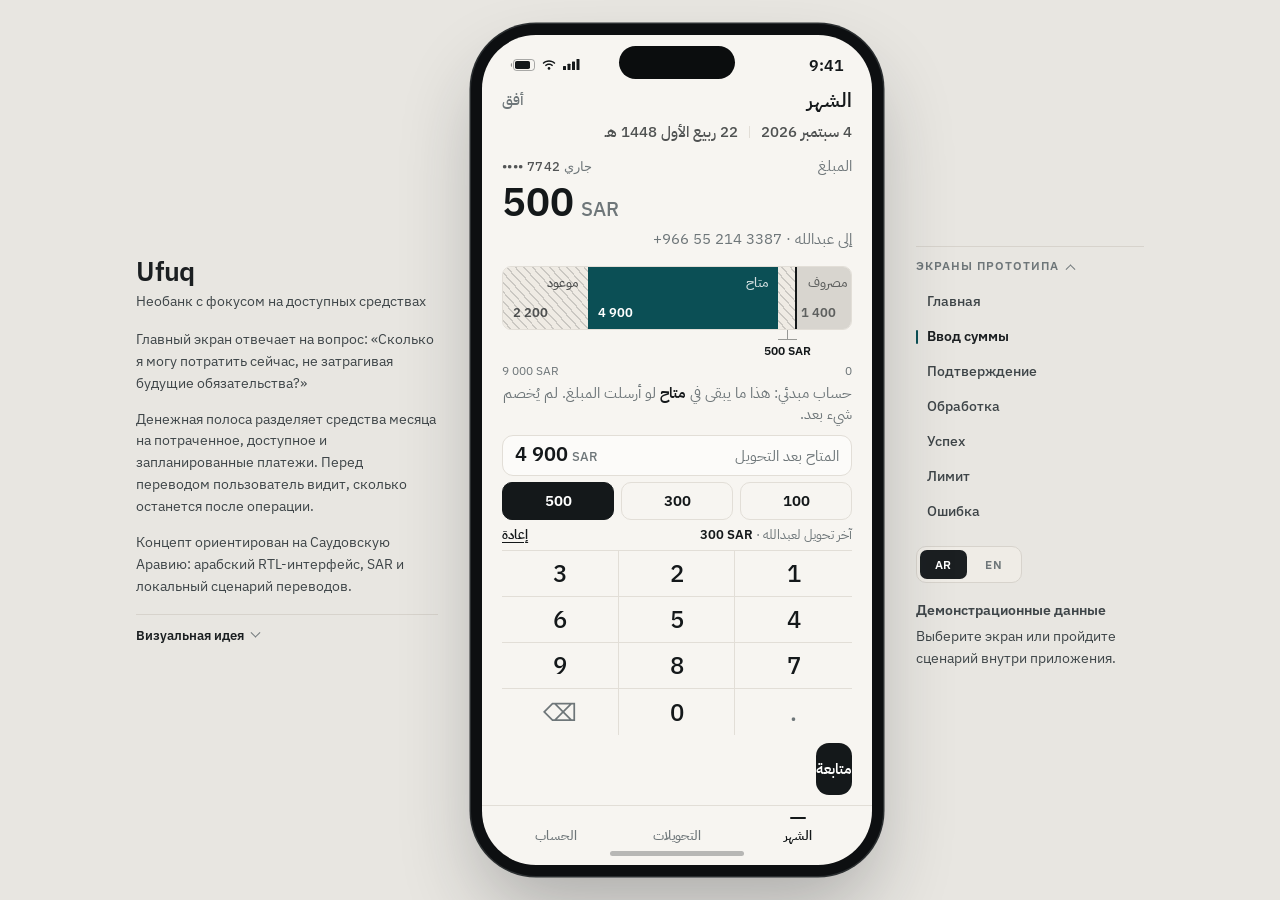
==== commit 300c1273: "Present the prototype, instead of leaving it alone on a page The phone stood by itself with its cont" ====
--- a/transfer.html
+++ b/transfer.html
@@ -4,6 +4,7 @@
 <meta charset="UTF-8" />
 <meta name="viewport" content="width=device-width, initial-scale=1.0" />
 <title>أفق — تحويل</title>
+<link rel="icon" href="data:image/svg+xml,%3Csvg xmlns=%27http://www.w3.org/2000/svg%27 viewBox=%270 0 32 32%27%3E%3Crect width=%2732%27 height=%2732%27 rx=%277%27 fill=%27%23F7F5F1%27/%3E%3Crect x=%275%27 y=%2710%27 width=%274%27 height=%2712%27 fill=%27%23D8D5CF%27/%3E%3Crect x=%279%27 y=%2710%27 width=%2714%27 height=%2712%27 fill=%27%230B4F55%27/%3E%3Crect x=%2723%27 y=%2710%27 width=%274%27 height=%2712%27 fill=%27%23EFEBE4%27/%3E%3C/svg%3E" />
 <link rel="preconnect" href="https://fonts.googleapis.com" />
 <link rel="preconnect" href="https://fonts.gstatic.com" crossorigin />
 <link href="https://fonts.googleapis.com/css2?family=IBM+Plex+Sans+Arabic:wght@400;500;600;700&family=IBM+Plex+Sans:wght@400;500;600;700&display=swap" rel="stylesheet" />
@@ -107,8 +108,10 @@
 
   /* zone under the horizon — one rule for all four steps:
      content is anchored to the bottom, so every step's action lands
-     at the same distance from the nav and the air sits under the horizon */
-  .zone{flex:1;min-height:0;display:flex;flex-direction:column;justify-content:flex-end;margin-top:0}
+     at the same distance from the nav and the air sits under the horizon.
+     Natural height, never its own scroller: the phone's body is the one place
+     that scrolls when the frame is shorter than the screen it holds. */
+  .zone{flex:1 0 auto;min-height:0;display:flex;flex-direction:column;justify-content:flex-end;margin-top:0}
 
   /* entry aids (step 0) */
   .after{display:flex;align-items:baseline;justify-content:space-between;padding:8px 12px;border:1px solid var(--line);border-radius:11px;background:#FCFBF9;transition:border-color .16s,background .16s}
@@ -183,12 +186,31 @@
 
   @media (max-width:480px){
     .status{padding-top:8px}
-    .zone{flex:1 0 auto}
   }
 </style>
 </head>
 <body>
-  <div class="frame" dir="rtl" id="frame">
+<div class="stage">
+
+  <aside class="pane pane-about">
+    <h1 class="brand-name">Ufuq</h1>
+    <p class="brand-line">Необанк с фокусом на доступных средствах</p>
+    <details class="fold fold-about" id="foldAbout" open>
+      <summary><span class="lbl-full">О концепции</span><span class="lbl-short">О концепции</span></summary>
+      <div class="fold-body about-body">
+        <p>Главный экран отвечает на вопрос: «Сколько я могу потратить сейчас, не затрагивая будущие обязательства?»</p>
+        <p>Денежная полоса разделяет средства месяца на потраченное, доступное и запланированные платежи. Перед переводом пользователь видит, сколько останется после операции.</p>
+        <p>Концепт ориентирован на Саудовскую Аравию: арабский RTL-интерфейс, SAR и локальный сценарий переводов.</p>
+        <details class="fold fold-visual">
+          <summary><span class="lbl-full">Визуальная идея</span><span class="lbl-short">Визуальная идея</span></summary>
+          <p>Тёплый фон, глубокий бирюзовый и тонкие разделители создают сдержанный характер. Штриховка отличает обязательства от доступных средств. Анимация показывает изменение состояния денег, а не движение календарного времени.</p>
+        </details>
+      </div>
+    </details>
+  </aside>
+
+  <main class="pane pane-phone">
+    <div class="frame" dir="rtl" id="frame">
     <div class="island"></div>
     <div class="status" id="status"></div>
     <div class="body">
@@ -232,22 +254,26 @@
     </div>
     <div class="nav" id="nav"></div>
     <div class="home"></div>
-  </div>
-
-  <div class="cap">
-    <span class="cap-a" id="cap-a"></span>
-    <span class="cap-b" id="cap-b"></span>
-  </div>
-  <div class="ctl">
-    <div class="lang" role="group" aria-label="Language">
+    </div>
+  </main>
+
+  <aside class="pane pane-side">
+    <details class="fold fold-screens" id="foldScreens" open>
+      <summary><span class="lbl-full">Экраны прототипа</span><span class="lbl-short">Экраны</span></summary>
+      <nav class="screens" id="screens"></nav>
+    </details>
+    <div class="lang" role="group" aria-label="Язык интерфейса">
       <button type="button" data-l="ar">AR</button>
       <button type="button" data-l="en">EN</button>
     </div>
-    <!-- demo-only state switcher; filled in solely under ?debug=1 -->
-    <div class="steps" id="steps"></div>
-  </div>
+    <p class="demo-note">Демонстрационные данные</p>
+    <p class="demo-hint">Выберите экран или пройдите сценарий внутри приложения.</p>
+  </aside>
+
+</div>
 
 <script src="model.js"></script>
+<script src="shell.js"></script>
 <script>
   /* aliases onto the shared model — the numbers themselves live in model.js */
   var SPENT=MONTH.spent,FREE=MONTH.free,PROM=MONTH.promised,LIMIT=MONTH.limit;
@@ -263,11 +289,12 @@
   var BENE=FEM?'مستفيدةً':'مستفيداً';
   var ACTIVATE=FEM?'وفعّلها':'وفعّله';
   var PRON=FEM?'her':'him';
-  var startLang=(QP.get('lang')==='en')?'en':'ar';
-  /* The state switcher is a tool for showing the prototype, not part of the
-     bank. It exists only when it is asked for, and the flag rides along with
-     the language so a demo session keeps both across screens. */
-  var DEBUG=QP.get('debug')==='1';
+  var startLang=SHELL.lang();
+  /* the shell names the states; ?s= opens one straight away with its own
+     demo amount, so Limit always arrives above the limit */
+  var STEP_KEY=['amount','confirm','waiting','sent','limit','failed'];
+  var START=SHELL.screen(QP.get('s')||'amount');
+  if(START.page!=='transfer')START=SHELL.screen('amount');
   function n(v){return '<span class="num ltr">'+v+'</span>'}
 
   var L={
@@ -303,9 +330,7 @@
       failH:'المبلغ بقي معك',
       failP:'لم يكتمل التحويل عبر <b>سريع</b>. حسابك كما هو.',
       retry:'إعادة المحاولة',changeAmt:'تغيير المبلغ',
-      tabs:['الشهر','التحويلات','الحساب'],
-      stepNames:['مبلغ','تأكيد','انتظار','أُرسل','الحد','فشل'],
-      capA:'أفق — تحويل',capB:'iPhone 390×844 · RTL · light'},
+      tabs:['الشهر','التحويلات','الحساب']},
     en:{dir:'ltr',title:'Month',mark:'Ufuq',
       acct:'Current <b class="ltr">'+MONTH.account+'</b>',
       availL:'Available now',amountL:'Amount',
@@ -338,9 +363,7 @@
       failH:'The money stayed with you',
       failP:'The transfer through <b>sarie</b> didn\'t complete. Your account is unchanged.',
       retry:'Try again',changeAmt:'Change amount',
-      tabs:['Month','Transfers','Account'],
-      stepNames:['Amount','Confirm','Waiting','Sent','Limit','Failed'],
-      capA:'Ufuq — Transfer',capB:'iPhone 390×844 · LTR · light'}
+      tabs:['Month','Transfers','Account']}
   };
 
   var ICONS='<svg width="18" height="11" viewBox="0 0 18 11"><rect x="0" y="7" width="3" height="4" rx=".6" fill="#14181A"></rect><rect x="4.5" y="4.7" width="3" height="6.3" rx=".6" fill="#14181A"></rect><rect x="9" y="2.4" width="3" height="8.6" rx=".6" fill="#14181A"></rect><rect x="13.5" y="0" width="3" height="11" rx=".6" fill="#14181A"></rect></svg><svg width="16" height="11" viewBox="0 0 16 11"><path d="M8 2.8c2.1 0 4 .8 5.4 2.2l1-1C12.7 2.3 10.5 1.3 8 1.3S3.3 2.3 1.6 4l1 1C4 3.6 5.9 2.8 8 2.8Z" fill="#14181A"></path><path d="M8 6c1.2 0 2.3.5 3.1 1.3l1-1C11 5.2 9.6 4.6 8 4.6s-3 .6-4.1 1.7l1 1C5.7 6.5 6.8 6 8 6Z" fill="#14181A"></path><circle cx="8" cy="9.4" r="1.3" fill="#14181A"></circle></svg>';
@@ -556,15 +579,27 @@
     }
     z.innerHTML=h;
 
+    /* Every step ends with its actions. Gather that trailing run into one
+       footer the shell can pin, so the primary action stays reachable when a
+       shortened frame makes the screen scroll. Wiring below still finds them:
+       they are one level deeper, not elsewhere. */
+    var foot=document.createElement('div');
+    foot.className='zone-act';
+    while(z.lastElementChild&&(z.lastElementChild.classList.contains('act')||
+                               z.lastElementChild.classList.contains('sending'))){
+      foot.insertBefore(z.lastElementChild,foot.firstChild);
+    }
+    if(foot.firstChild)z.appendChild(foot);
+
     var go=document.getElementById('go');
     /* the guard repeats the disabled attribute because the step chips outside
        the frame can land on Confirm with an amount that was never accepted */
     if(go)go.onclick=function(){
       if(step===0){if(!valid())return;setStep(amountNum()>LIMIT?4:1)}
       else if(step===1){if(!valid())return;setStep(2)}
-      /* "Back to Month" goes back to Month, carrying the language and the
-         demo flag rather than quietly resetting to the amount step */
-      else location.href='index.html?lang='+lang+(DEBUG?'&debug=1':'');
+      /* "Back to Month" goes back to Month, carrying the language rather
+         than quietly resetting to the amount step */
+      else location.href='index.html?lang='+lang;
     };
     /* send what the channel allows now */
     var sl=z.querySelector('[data-act="sendlimit"]');
@@ -592,14 +627,16 @@
     });
   }
 
-  function setStep(n){
+  /* amt seeds a state opened straight from the shell's list; the flow itself
+     calls this without one and carries whatever was typed */
+  function setStep(n,amt){
     if(timer){clearTimeout(timer);timer=null}
     step=n;
+    if(amt!==undefined)amount=amt;
     /* the limit state only exists above the limit */
     if(n===4&&(parseInt(amount||'0',10)||0)<=LIMIT)amount='3000';
-    [].slice.call(document.querySelectorAll('.steps button')).forEach(function(b,i){
-      b.classList.toggle('on',i===n);
-    });
+    /* working the phone keeps the list on the right side honest */
+    if(window.SHELL)SHELL.mark(STEP_KEY[n]);
     paint();
     if(n===2)timer=setTimeout(function(){setStep(3)},1900);
   }
@@ -618,37 +655,20 @@
     document.getElementById('nav').innerHTML=d.tabs.map(function(t,i){
       return '<button class="tab'+(i===0?' on':'')+'"><span class="rule"></span>'+t+'</button>';
     }).join('');
-    set('cap-a',d.capA);set('cap-b',d.capB);
-    /* left empty in normal mode: the states are reached by working the
-       screen, not by picking them off a panel */
-    if(DEBUG){
-      document.getElementById('steps').innerHTML=d.stepNames.map(function(s,i){
-        return '<button type="button"'+(i===step?' class="on"':'')+'>'+s+'</button>';
-      }).join('');
-      [].slice.call(document.querySelectorAll('.steps button')).forEach(function(b,i){
-        b.addEventListener('click',function(){setStep(i)});
-      });
-    }
     paint();
   }
 
-  [].slice.call(document.querySelectorAll('.lang button')).forEach(function(b){
-    b.addEventListener('click',function(){
-      document.querySelectorAll('.lang button').forEach(function(x){x.classList.remove('on')});
-      b.classList.add('on');
-      render(b.dataset.l);
-      /* keep the address bar in step without disturbing the recipient key or
-         the demo flag, so a reload stays on the same transfer */
-      QP.set('lang',lang);
-      history.replaceState(null,'','?'+QP.toString());
-    });
+  SHELL.init({
+    page:'transfer',
+    current:START.k,
+    /* a state on this page changes in place — no reload, so the composition
+       never jumps between screens */
+    onPick:function(s){setStep(s.step,s.amount);return true},
+    onLang:function(l){render(l)}
   });
 
-  /* the arriving lang also sets the toggle, so the control matches the screen */
-  [].slice.call(document.querySelectorAll('.lang button')).forEach(function(b){
-    b.classList.toggle('on',b.dataset.l===startLang);
-  });
   render(startLang);
+  setStep(START.step,START.amount);
 </script>
 </body>
 </html>
--- a/shell.css
+++ b/shell.css
@@ -1,62 +1,164 @@
-/* Presentation shell — the phone mockup, its caption and the language
-   switcher. Shared by both screens so they sit, scroll and place their
-   controls identically; the app's own styling stays inside each page. */
+/* Presentation shell — how the prototype is shown, not how the bank works.
+
+   On a desktop it is three columns: what the concept is, the phone itself, and
+   the way to every screen. The composition is identical on both pages, so the
+   phone and the panels stay put as screens change. Everything inside the frame
+   is the bank's own styling and lives in the pages. */
+
+:root{
+  --stage:#E8E6E1;
+  --stage-ink:#1B1F21;
+  --stage-body:#3E4548;
+  --stage-muted:#6E7679;
+  --stage-line:#D7D3CC;
+  --stage-accent:#0B4F55;
+}
 
 html{height:100%}
-
-/* The frame's 12.5px ring and its drop shadow are box-shadows: they paint
-   outside the box and take no part in layout. Centring a fixed-height body
-   therefore parks the ring above the scroll origin, where nothing can reach
-   it — that is what clipped the top of the phone.
-
-   min-height (not height) lets the body grow past the viewport instead of
-   centring into it. A tall window still centres the composition; a short one
-   has no free space to distribute, so it starts at the gutter and scrolls
-   down. The gutter is the ring's room. */
 body{
   min-height:100%;
-  background:#E8E6E1;
-  display:flex;flex-direction:column;
-  align-items:center;justify-content:center;
-  gap:22px;
-  padding:40px 24px 48px;
+  background:var(--stage);
+  color:var(--stage-ink);
   overflow-x:hidden;
 }
 
-.frame{width:390px;height:844px;flex-shrink:0;border-radius:54px;background:var(--paper);color:var(--ink);position:relative;overflow:hidden;display:flex;flex-direction:column;box-shadow:0 0 0 11px #0d0f11,0 0 0 12.5px #2b2f31,0 40px 80px rgba(30,34,40,.30)}
+/* --gutter is the breathing room above and below the composition; the frame
+   is sized against it, so the phone always lands inside the window. */
+.stage{
+  --gutter:clamp(14px,2.2vh,28px);
+  display:grid;
+  grid-template-columns:minmax(250px,302px) auto minmax(198px,228px);
+  align-items:center;
+  justify-content:center;
+  gap:clamp(22px,3.4vw,58px);
+  min-height:100dvh;
+  padding:var(--gutter) clamp(18px,2.6vw,44px);
+}
+.pane-about{grid-column:1}
+.pane-phone{grid-column:2;display:flex;justify-content:center}
+.pane-side{grid-column:3}
+
+/* ---------- the phone ---------- */
+
+/* The ring and the drop shadow are box-shadows: they paint outside the box and
+   take no part in layout, so the height budget has to allow for them by hand.
+   A tall window keeps the phone at its design height; a short one shortens it
+   and the phone scrolls its own content, exactly as it does at full bleed.
+   Width, type sizes and control sizes never change. */
+.frame{
+  width:390px;flex-shrink:0;
+  height:min(844px,calc(100dvh - 2*var(--gutter) - 31px));
+  border-radius:54px;background:var(--paper);color:var(--ink);
+  position:relative;overflow:hidden;display:flex;flex-direction:column;
+  box-shadow:0 0 0 11px #0d0f11,0 0 0 12.5px #2b2f31,0 40px 80px rgba(30,34,40,.30);
+}
 .frame[dir=ltr]{font-family:'IBM Plex Sans','IBM Plex Sans Arabic',sans-serif}
 
-.cap{display:flex;flex-direction:column;align-items:center;gap:4px}
-.cap-a{font-size:19px;font-weight:600;color:var(--ink);font-family:'IBM Plex Sans',sans-serif}
-.cap-b{font-family:'IBM Plex Sans',sans-serif;font-size:12.5px;color:#78807F}
+/* One scroll region per screen, and only when the frame is too short for the
+   content: the phone's own body scrolls while its status bar and tab bar stay
+   put. The pages give their lists and action zones a natural height to match
+   (flex:1 0 auto), so no second scroller opens inside this one. */
+.body{overflow-y:auto;overscroll-behavior:contain;scrollbar-width:none}
+.body::-webkit-scrollbar{display:none}
 
-/* controls that belong to the mockup, not to the bank */
-.ctl{display:flex;flex-direction:column;align-items:center;gap:10px}
+/* The actions ride along the bottom of that scroll region, so a screen that
+   has to scroll inside a shortened frame never puts its primary action out of
+   reach. They sit on paper, and the content passes under a short fade. */
+/* --pad-b mirrors the pages' own .body padding-bottom. Sticky pins to the
+   content box, so without claiming that last strip the content would go on
+   showing through underneath the footer. */
+.body{--pad-b:10px}
+   Only the transfer's actions are pinned: those complete a step and must be
+   there when the step is on screen. The Month screen is a list — its button
+   sits at the end of the list and is reached by scrolling to it, the way any
+   phone screen behaves, rather than covering the quick-send row. */
+.zone-act{position:sticky;bottom:calc(-1 * var(--pad-b));z-index:6;flex-shrink:0;display:flex;flex-direction:column;background:var(--paper);padding-bottom:var(--pad-b)}
+.zone-act::before{content:'';position:absolute;inset-inline:0;top:-16px;height:16px;background:linear-gradient(to top,var(--paper),rgba(247,245,241,0));pointer-events:none}
 
-/* One switcher, one panel, same place on both screens. */
-.lang{display:flex;gap:4px;direction:ltr;background:#F1EFEA;border:1px solid #CFCAC2;border-radius:11px;padding:4px}
-.lang button{border:none;background:none;border-radius:8px;padding:8px 18px;font-family:'IBM Plex Sans',sans-serif;font-size:12.5px;font-weight:600;letter-spacing:.07em;color:#767E7D;transition:background .14s ease,color .14s ease}
-.lang button:hover{color:var(--ink)}
-.lang button.on{background:var(--ink);color:#fff}
+/* ---------- left: the concept ---------- */
 
-/* Demo-only state switcher. Filled in solely under ?debug=1; empty otherwise,
-   and an empty panel takes no room and draws no chrome. */
-.steps{display:flex;flex-wrap:wrap;justify-content:center;gap:4px;direction:ltr;background:#F1EFEA;border:1px solid #CFCAC2;border-radius:11px;padding:4px}
-.steps:empty{display:none}
-.steps button{border:none;background:none;border-radius:8px;padding:7px 12px;font-family:'IBM Plex Sans',sans-serif;font-size:11.5px;font-weight:600;color:#767E7D}
-.steps button.on{background:var(--ink);color:#fff}
+.brand-name{font-family:'IBM Plex Sans',sans-serif;font-size:27px;font-weight:600;letter-spacing:-.015em;line-height:1.1}
+.brand-line{font-size:14.5px;line-height:1.45;color:var(--stage-muted);margin-top:6px}
+.pane p{font-size:13.5px;line-height:1.62;color:var(--stage-body)}
+.about-body p{margin-top:14px}
 
-/* Narrow screens: the frame stops being a mockup and becomes the app.
-   Full bleed, natural page scroll, and the flexible box keeps its content
-   height instead of collapsing — the frame grows, the content never spills. */
+/* a fold, not a card: a rule and a caret, nothing that competes with the phone */
+.fold{margin-top:16px;border-top:1px solid var(--stage-line);padding-top:11px}
+.fold>summary{list-style:none;cursor:pointer;font-size:13px;font-weight:600;color:var(--stage-ink);display:flex;align-items:center;gap:8px}
+.fold>summary::-webkit-details-marker{display:none}
+.fold>summary::after{content:'';width:6px;height:6px;flex-shrink:0;border-right:1.5px solid var(--stage-muted);border-bottom:1.5px solid var(--stage-muted);transform:rotate(45deg) translate(-2px,-2px);transition:transform .18s ease}
+.fold[open]>summary::after{transform:rotate(-135deg) translate(-2px,-2px)}
+.fold .lbl-short{display:none}
+.fold-body>p:first-child{margin-top:12px}
+
+/* on a wide desktop the concept is simply there to read */
+@media (min-width:1180px){
+  .fold-about{margin-top:0;border-top:none;padding-top:0}
+  .fold-about>summary{display:none}
+  .fold-about .about-body>p:first-child{margin-top:16px}
+}
+
+/* ---------- right: every screen, one click away ---------- */
+
+.pane-h{font-size:11.5px;font-weight:600;letter-spacing:.09em;text-transform:uppercase;color:var(--stage-muted)}
+.fold-screens>summary{font-size:11.5px;font-weight:600;letter-spacing:.09em;text-transform:uppercase;color:var(--stage-muted)}
+.screens{display:flex;flex-direction:column;margin-top:9px;margin-inline-start:-10px}
+.screens button{
+  appearance:none;border:none;background:none;text-align:start;width:100%;
+  font-family:inherit;font-size:14px;font-weight:500;color:var(--stage-body);
+  padding:7px 10px;border-radius:8px;cursor:pointer;
+  display:flex;align-items:center;gap:9px;
+  transition:background .14s ease,color .14s ease;
+}
+.screens button::before{content:'';width:2px;height:14px;flex-shrink:0;border-radius:2px;background:transparent;transition:background .14s ease}
+.screens button:hover{background:rgba(20,24,26,.045);color:var(--stage-ink)}
+.screens button.on{color:var(--stage-ink);font-weight:600}
+.screens button.on::before{background:var(--stage-accent)}
+
+.pane-side .lang{margin-top:17px}
+.demo-note{font-size:12px;font-weight:600;color:var(--stage-ink);margin-top:17px}
+.demo-hint{font-size:12px;line-height:1.5;color:var(--stage-muted);margin-top:4px}
+
+.lang{display:inline-flex;gap:3px;direction:ltr;background:#EFECE6;border:1px solid var(--stage-line);border-radius:10px;padding:3px}
+.lang button{border:none;background:none;border-radius:7px;padding:7px 15px;font-family:'IBM Plex Sans',sans-serif;font-size:12px;font-weight:600;letter-spacing:.07em;color:var(--stage-muted);cursor:pointer;transition:background .14s ease,color .14s ease}
+.lang button:hover{color:var(--stage-ink)}
+.lang button.on{background:var(--stage-ink);color:#fff}
+
+/* ---------- two columns: the phone and one compact panel ---------- */
+
+@media (max-width:1179px){
+  /* the empty tracks top and bottom centre the pair of panels against the
+     phone instead of letting the slack open a gap between them */
+  .stage{grid-template-columns:auto minmax(226px,286px);grid-template-rows:1fr auto auto 1fr}
+  .pane-phone{grid-column:1;grid-row:1 / -1;align-self:center}
+  .pane-about{grid-column:2;grid-row:2;align-self:end}
+  .pane-side{grid-column:2;grid-row:3;align-self:start;margin-top:20px}
+  .pane-about .brand-name{font-size:23px}
+}
+
+/* ---------- one column: the page simply scrolls ---------- */
+
+@media (max-width:699px){
+  .stage{grid-template-columns:minmax(0,1fr);grid-template-rows:auto auto auto;gap:20px;align-items:start}
+  .pane-about{grid-column:1;grid-row:1;align-self:start}
+  .pane-phone{grid-column:1;grid-row:2}
+  .pane-side{grid-column:1;grid-row:3;margin-top:0}
+  .frame{height:844px}
+  .fold .lbl-full{display:none}
+  .fold .lbl-short{display:inline}
+  .fold-screens{margin-top:0;border-top:none;padding-top:0}
+}
+
+/* ---------- full bleed: the frame stops being a mockup and becomes the app.
+     No decorative ring where the app already fills the screen. ---------- */
+
 @media (max-width:480px){
-  /* The service strip keeps its own row and the app takes what is left, so
-     the switcher sits on the first screen rather than a scroll below it —
-     and no hard-coded strip height has to be kept in sync. */
-  body{flex-direction:column;align-items:stretch;justify-content:flex-start;gap:0;padding:0;background:var(--paper);min-height:100vh;min-height:100dvh}
-  .frame{width:100%;height:auto;flex:1 0 auto;border-radius:0;box-shadow:none}
-  .island,.home,.cap{display:none}
-  .ctl{gap:0;align-items:stretch}
-  .lang,.steps{width:100%;border:none;border-radius:0;border-top:1px solid var(--line);background:var(--paper);justify-content:center;gap:8px;padding:8px 10px}
-  .lang button{padding:9px 24px;font-size:13px}
+  .stage{padding:0;gap:0;min-height:0}
+  .pane-about{padding:18px 18px 4px}
+  .pane-side{padding:14px 18px 22px;border-top:1px solid var(--stage-line)}
+  .frame{width:100%;height:auto;min-height:0;border-radius:0;box-shadow:none}
+  .island,.home{display:none}
+  .body{overflow-y:visible}
+  .lang{width:100%;justify-content:center}
+  .lang button{flex:1;padding:10px 0;font-size:13px}
 }
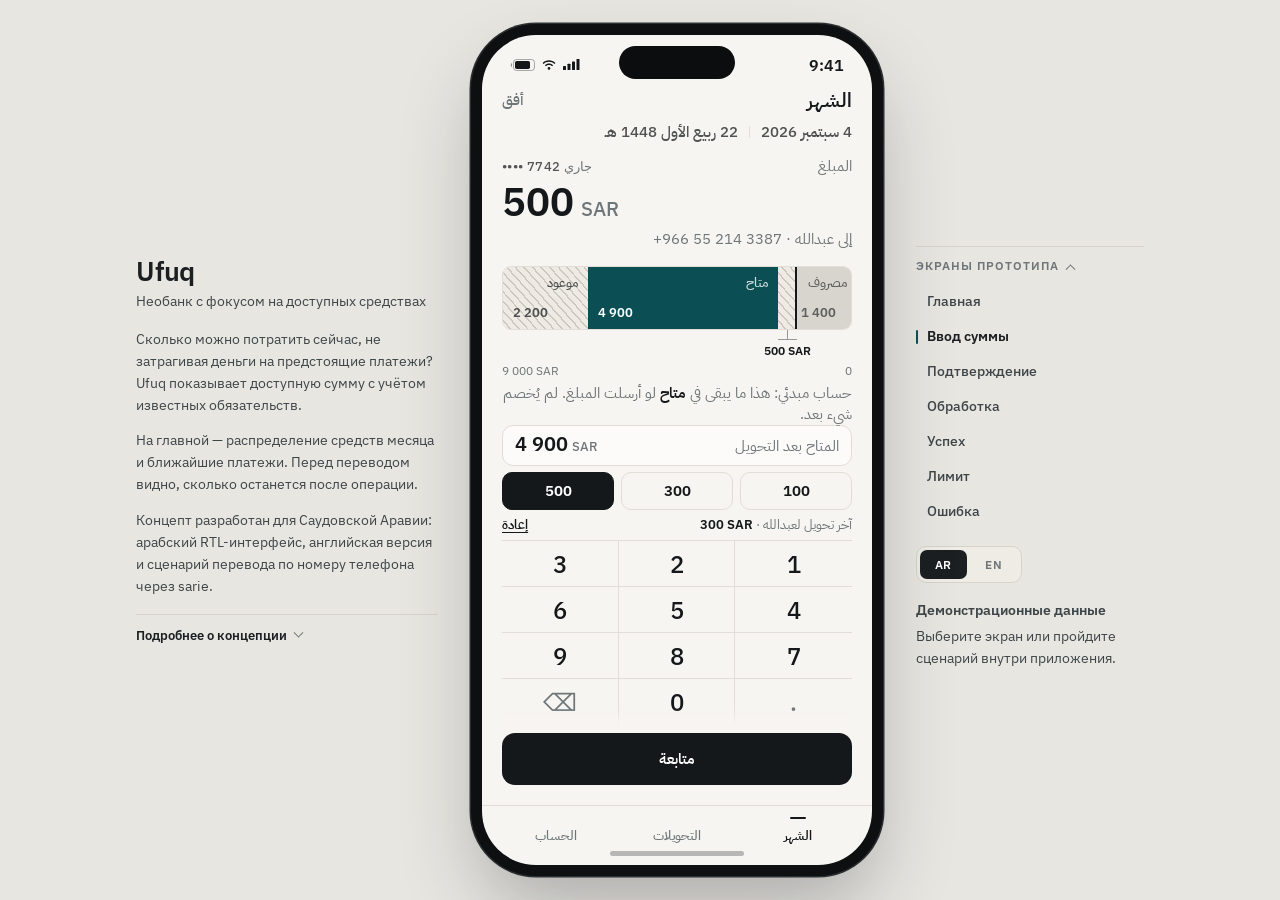
==== commit b2d51730: "Say what the concept is, and let the long version scroll on its own The panel beside the phone now l" ====
--- a/transfer.html
+++ b/transfer.html
@@ -198,12 +198,21 @@
     <details class="fold fold-about" id="foldAbout" open>
       <summary><span class="lbl-full">О концепции</span><span class="lbl-short">О концепции</span></summary>
       <div class="fold-body about-body">
-        <p>Главный экран отвечает на вопрос: «Сколько я могу потратить сейчас, не затрагивая будущие обязательства?»</p>
-        <p>Денежная полоса разделяет средства месяца на потраченное, доступное и запланированные платежи. Перед переводом пользователь видит, сколько останется после операции.</p>
-        <p>Концепт ориентирован на Саудовскую Аравию: арабский RTL-интерфейс, SAR и локальный сценарий переводов.</p>
-        <details class="fold fold-visual">
-          <summary><span class="lbl-full">Визуальная идея</span><span class="lbl-short">Визуальная идея</span></summary>
-          <p>Тёплый фон, глубокий бирюзовый и тонкие разделители создают сдержанный характер. Штриховка отличает обязательства от доступных средств. Анимация показывает изменение состояния денег, а не движение календарного времени.</p>
+        <p>Сколько можно потратить сейчас, не затрагивая деньги на предстоящие платежи? Ufuq показывает доступную сумму с учётом известных обязательств.</p>
+        <p>На главной — распределение средств месяца и ближайшие платежи. Перед переводом видно, сколько останется после операции.</p>
+        <p>Концепт разработан для Саудовской Аравии: арабский RTL-интерфейс, английская версия и сценарий перевода по номеру телефона через sarie.</p>
+        <!-- the long read is a fold, closed by default: the short text above is
+             the whole concept, this is the reasoning behind it -->
+        <details class="fold fold-more">
+          <summary><span class="lbl-full">Подробнее о концепции</span><span class="lbl-short">Подробнее</span></summary>
+          <p>Главный экран отвечает не на вопрос «сколько у меня на счёте», а на вопрос «сколько я могу потратить сейчас, не затрагивая деньги на предстоящие платежи».</p>
+          <p>Текущий баланс не объясняет, какая часть средств уже предназначена рассрочкам, страховке, школьным взносам. Ufuq показывает доступную сумму с учётом известных обязательств. Полоса под ней делит средства месяца: потрачено, доступно, предстоящие платежи.</p>
+          <p><b>Рынок.</b> В рамках задания я выбрал Саудовскую Аравию как конкретный рынок внутри MENA — со своей валютой, платёжной инфраструктурой и языковым контекстом. Покупки с отложенной оплатой там распространены, поэтому учёт будущих платежей уместен. Я предполагаю, что такое разделение помогает принимать повседневные финансовые решения. Эту гипотезу нужно проверить на пользователях.</p>
+          <p><b>Главный экран.</b> Бирюзовый — главный цветовой акцент: он выделяет доступные средства. Предстоящие платежи и деньги в пути дополнительно отмечены штриховкой, чтобы различаться не только по цвету. Под полосой список обязательств: он объясняет, из чего складывается штрихованный сегмент.</p>
+          <p><b>Перевод.</b> Сценарий опирается на sarie — национальную систему мгновенных платежей: перевод по номеру телефона, показ имени получателя до отправки, ограничение суммы при переводе без добавления получателя. При превышении лимита можно изменить сумму, отправить допустимую часть или добавить получателя. При вводе суммы пользователь видит, сколько останется после перевода. Небольшие суммы дополнительно подписаны под полосой. Если перевод не прошёл, деньги остаются на счёте, а сумма сохраняется для повтора.</p>
+          <p><b>Локализация.</b> Интерфейс работает в арабском RTL и английском LTR. Суммы и номера сохраняют привычный порядок чтения. Размеры шрифта и межстрочные интервалы подбирались с учётом арабской версии, в английской сохранена та же типографическая иерархия. Обращение согласуется с получателем по роду.</p>
+          <p><b>Начало и смена месяца.</b> Например, если из 9 000 SAR на предстоящие платежи предусмотрено 2 200 SAR, доступно 6 800 SAR — даже если расходов в этом месяце ещё не было. В продуктовой модели новый месяц начинает новый учёт расходов, но не обнуляет деньги: неизрасходованное сохраняется, неоплаченные обязательства остаются, регулярные платежи следующего месяца добавляются.</p>
+          <p><b>Допущения.</b> Обязательства в прототипе заданы заранее. Сохранение состояния между перезагрузками вне объёма прототипа. Арабские тексты требуют вычитки носителем.</p>
         </details>
       </div>
     </details>
--- a/shell.css
+++ b/shell.css
@@ -64,14 +64,15 @@
 /* The actions ride along the bottom of that scroll region, so a screen that
    has to scroll inside a shortened frame never puts its primary action out of
    reach. They sit on paper, and the content passes under a short fade. */
-/* --pad-b mirrors the pages' own .body padding-bottom. Sticky pins to the
+/* Only the transfer's actions are pinned: those complete a step and must be
+   there while the step is on screen. The Month screen is a list — its button
+   sits at the end of that list and is reached by scrolling to it, the way any
+   phone screen behaves, rather than covering the quick-send row.
+
+   --pad-b mirrors the pages' own .body padding-bottom. Sticky pins to the
    content box, so without claiming that last strip the content would go on
    showing through underneath the footer. */
 .body{--pad-b:10px}
-   Only the transfer's actions are pinned: those complete a step and must be
-   there when the step is on screen. The Month screen is a list — its button
-   sits at the end of the list and is reached by scrolling to it, the way any
-   phone screen behaves, rather than covering the quick-send row. */
 .zone-act{position:sticky;bottom:calc(-1 * var(--pad-b));z-index:6;flex-shrink:0;display:flex;flex-direction:column;background:var(--paper);padding-bottom:var(--pad-b)}
 .zone-act::before{content:'';position:absolute;inset-inline:0;top:-16px;height:16px;background:linear-gradient(to top,var(--paper),rgba(247,245,241,0));pointer-events:none}
 
@@ -98,6 +99,23 @@
   .fold-about .about-body>p:first-child{margin-top:16px}
 }
 
+/* The long read is a fold inside this panel, so opening it must not be able
+   to grow the composition: the panel takes at most the height the stage gives
+   it and scrolls its own text. The phone therefore never moves and never gets
+   clipped, whatever is open on the left.
+
+   The scrollbar is parked in the column gap (padding + negative margin of the
+   same size), so the text keeps its measure whether or not it is scrolling.
+
+   Below 700px this does not apply: the page is a single column there and
+   scrolling the page is the right behaviour. */
+@media (min-width:700px){
+  .pane-about{
+    max-height:calc(100dvh - 2*var(--gutter));
+    overflow-y:auto;overscroll-behavior:contain;scrollbar-width:thin;
+    padding-inline-end:10px;margin-inline-end:-10px;
+  }
+}
 /* ---------- right: every screen, one click away ---------- */
 
 .pane-h{font-size:11.5px;font-weight:600;letter-spacing:.09em;text-transform:uppercase;color:var(--stage-muted)}
@@ -136,6 +154,15 @@
   .pane-about .brand-name{font-size:23px}
 }
 
+/* The concept panel shares this column with the screen list, so its cap cannot
+   be written against the window alone. Pinning the stage to the window and
+   letting the panel's own row shrink below its content hands it exactly the
+   height the list leaves, without a hand-tuned number. */
+@media (min-width:700px) and (max-width:1179px){
+  .stage{height:100dvh;grid-template-rows:1fr minmax(0,auto) auto 1fr}
+  .pane-about{max-height:100%}
+}
+
 /* ---------- one column: the page simply scrolls ---------- */
 
 @media (max-width:699px){
